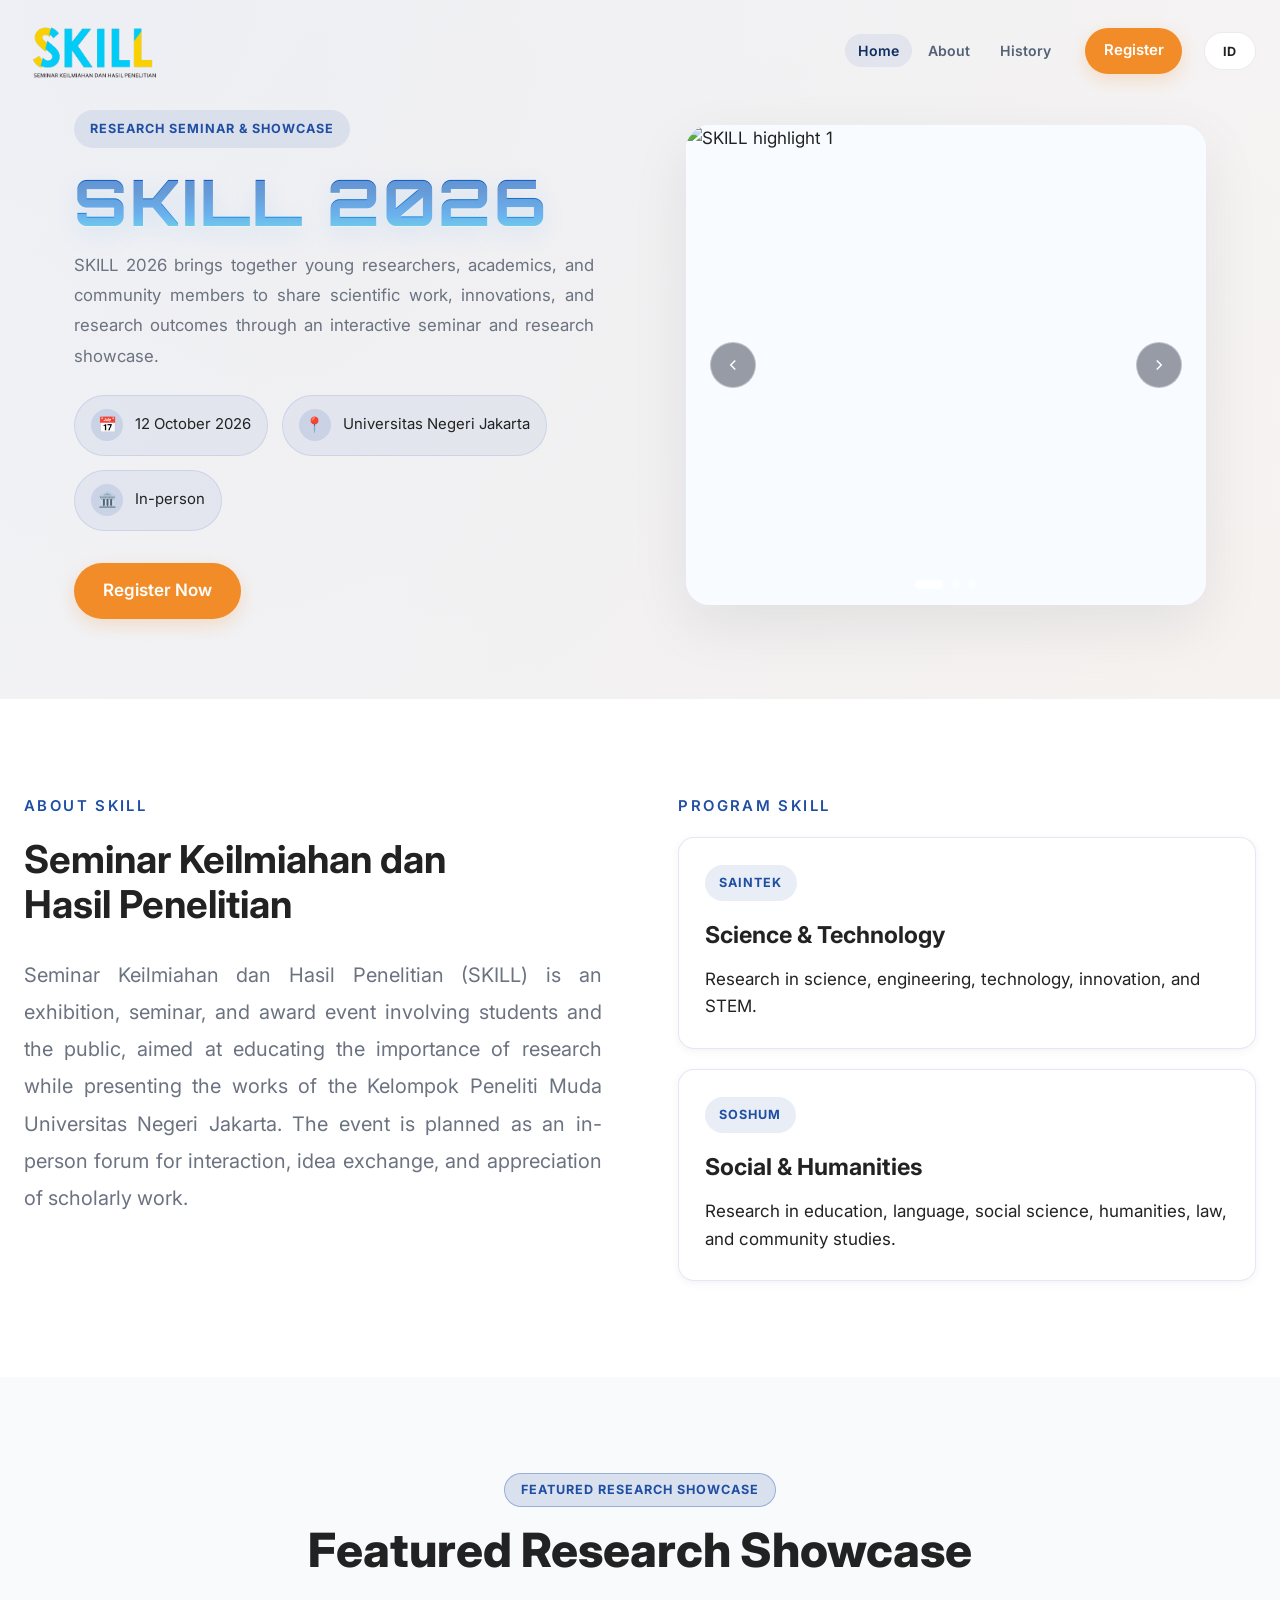
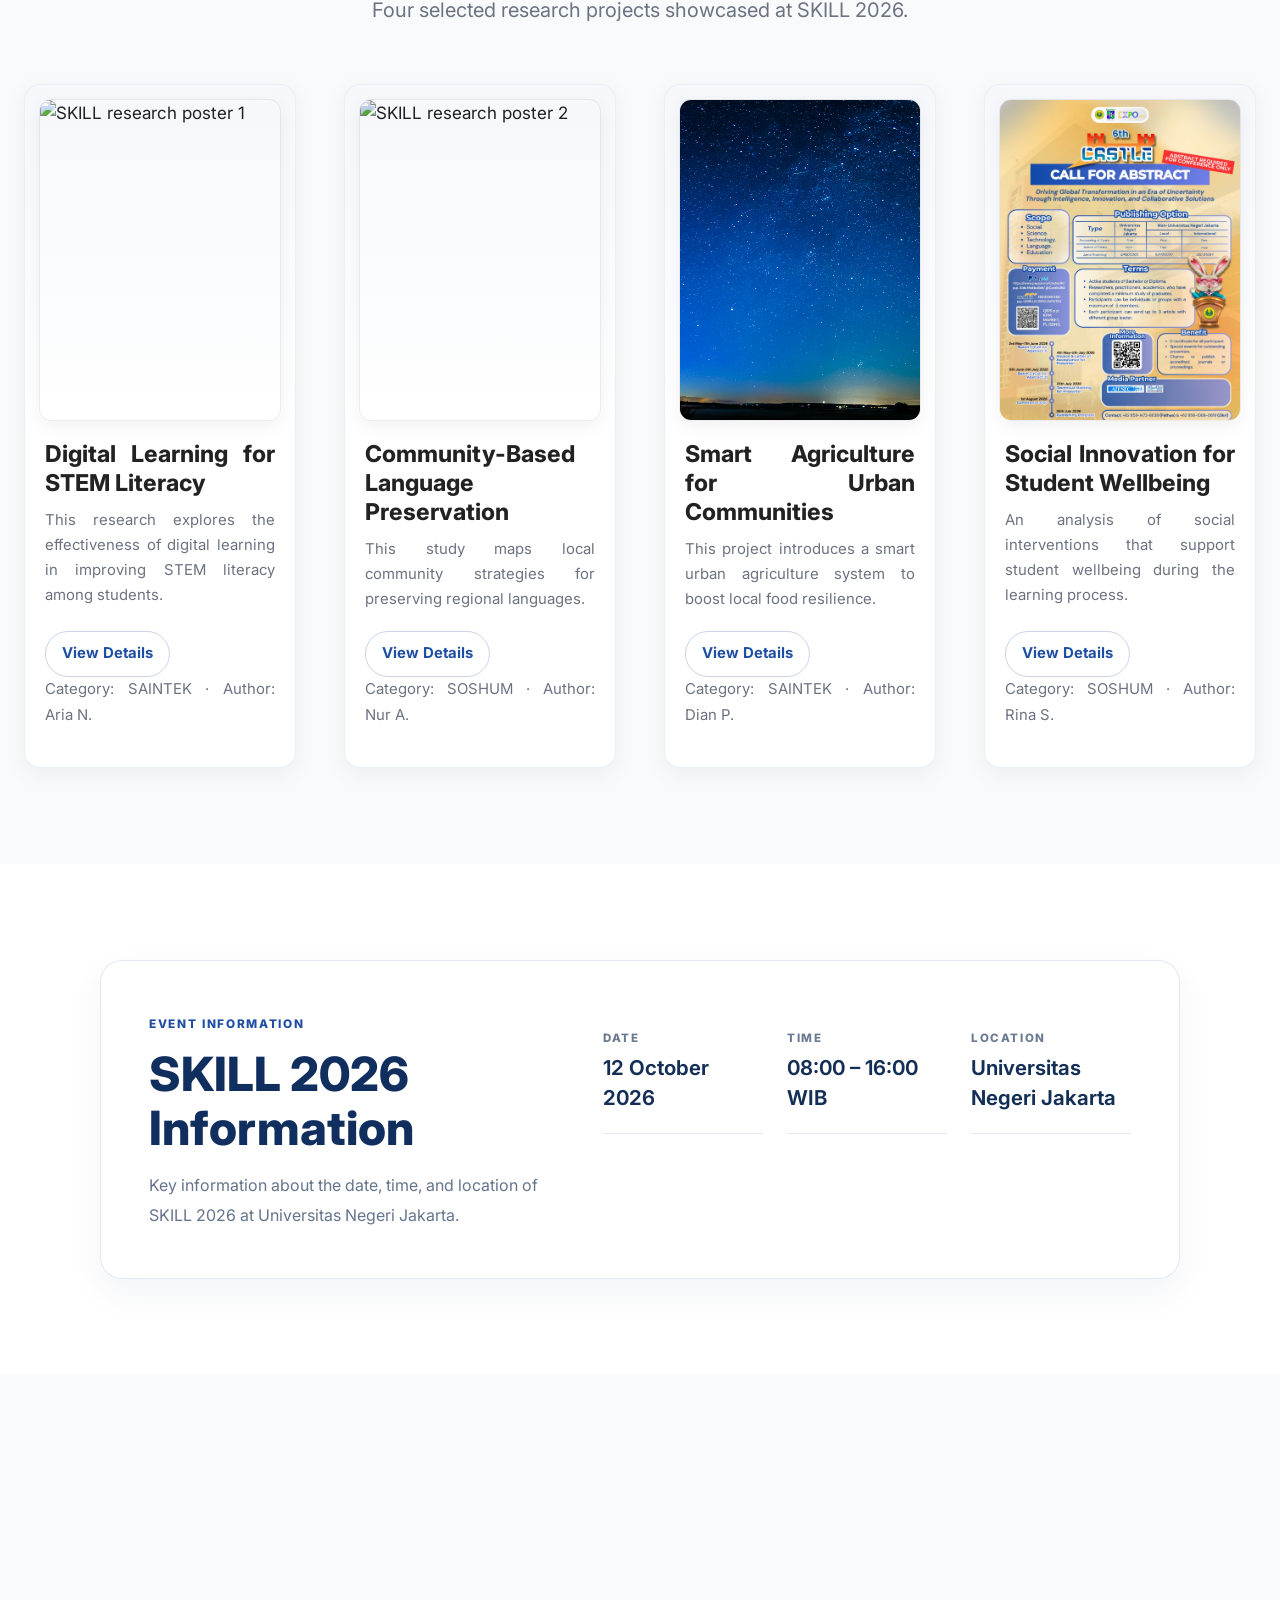
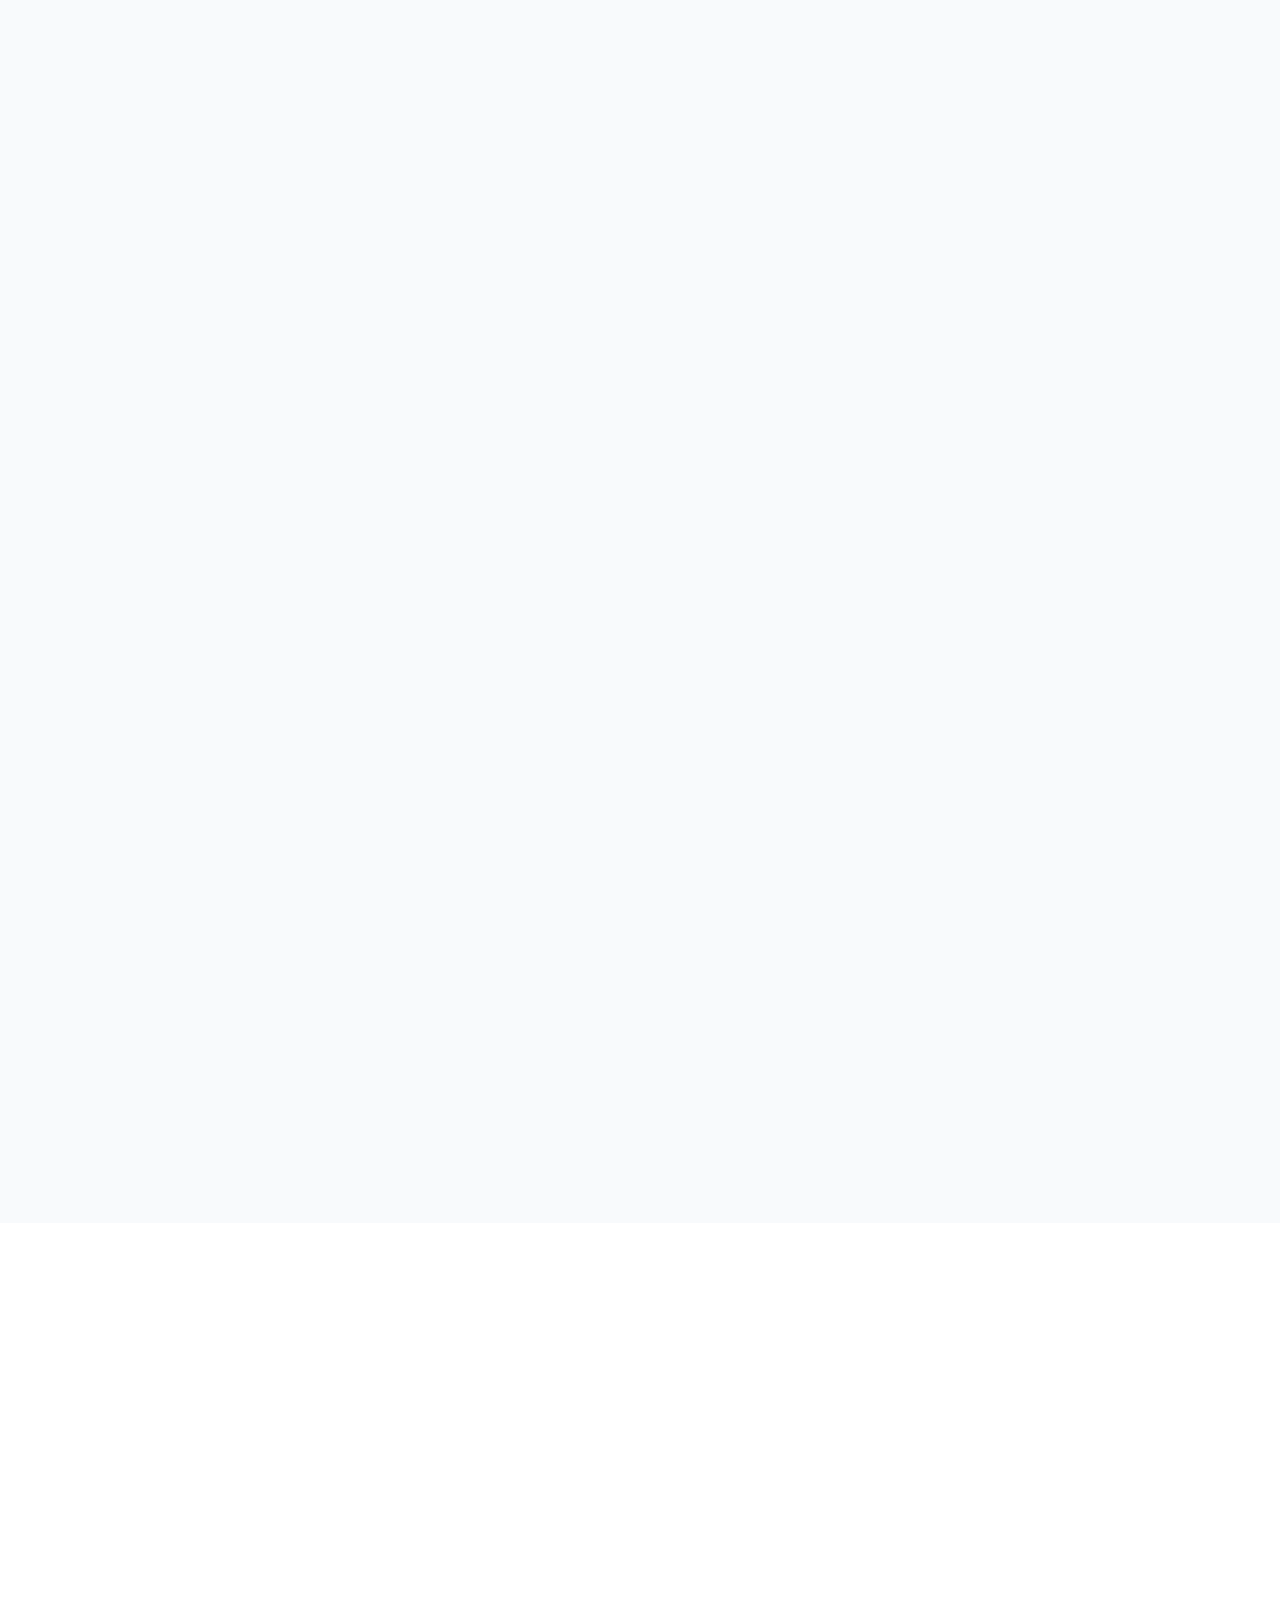
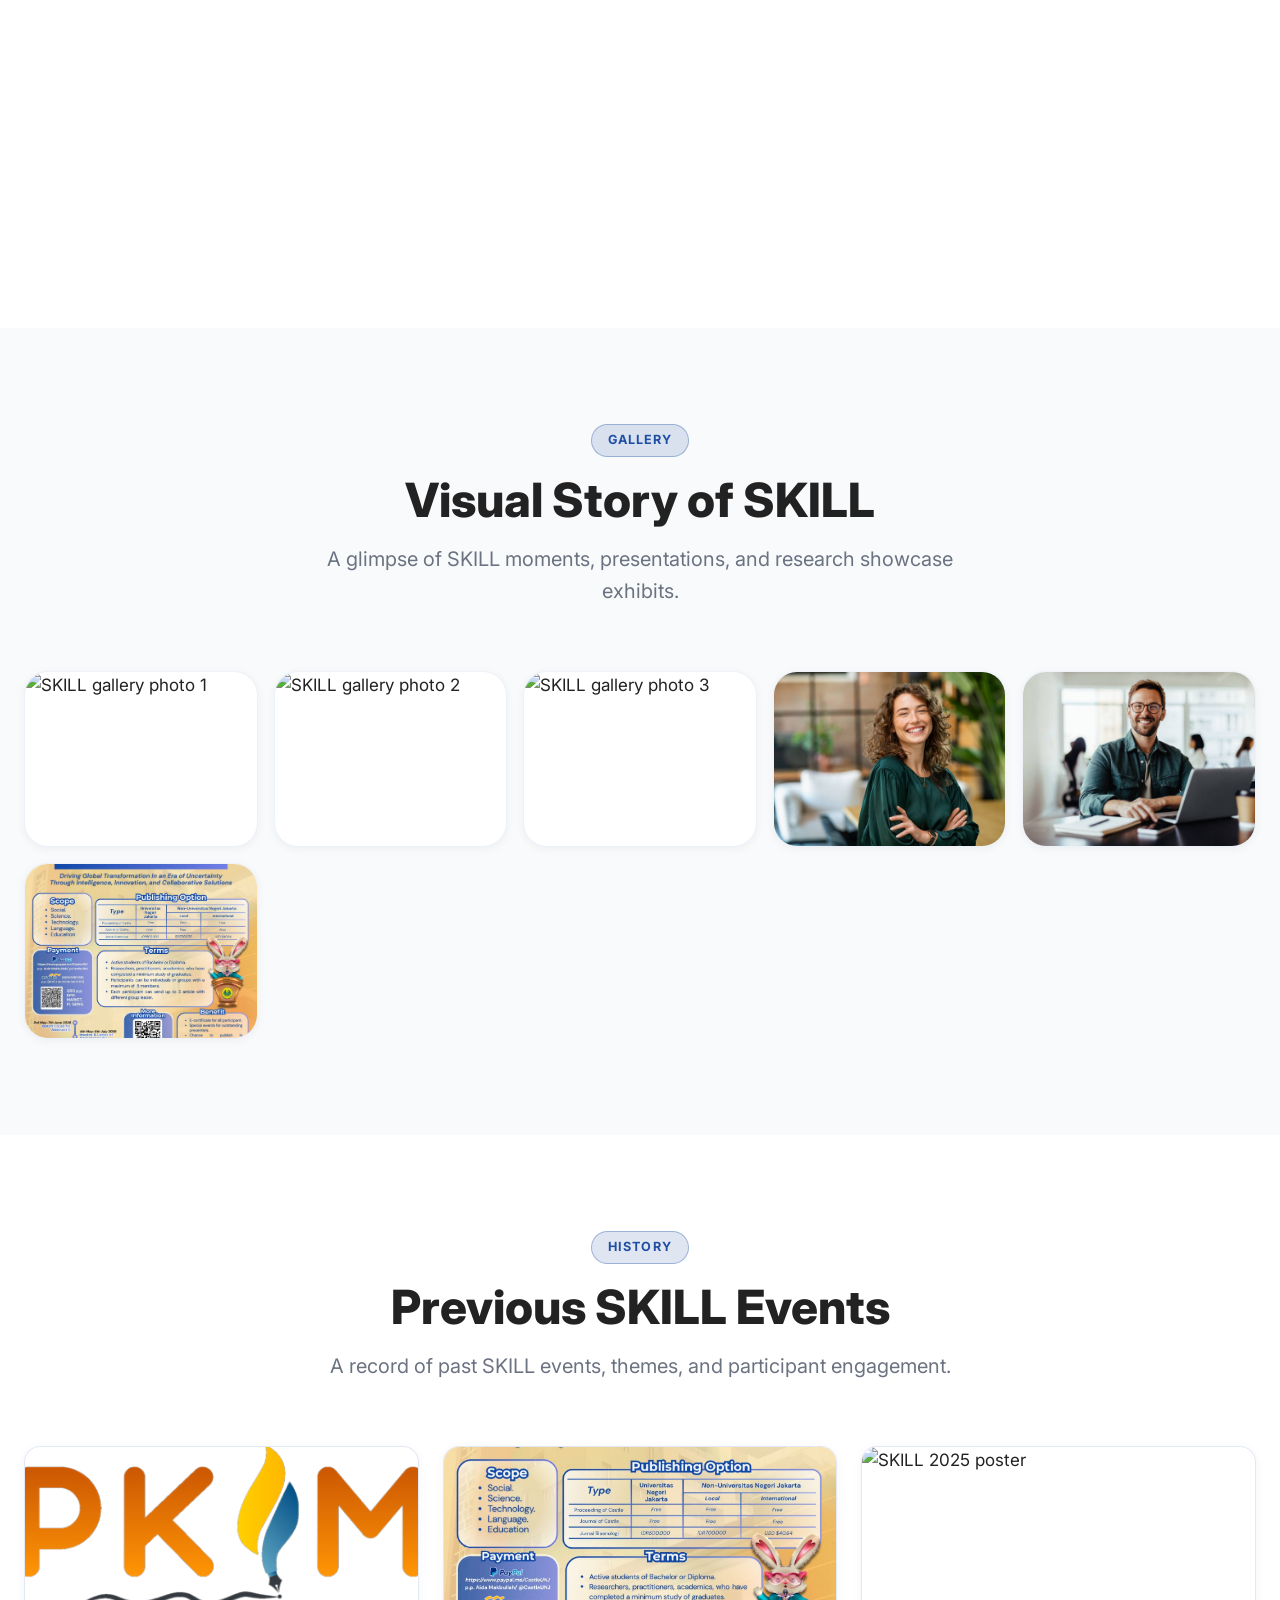
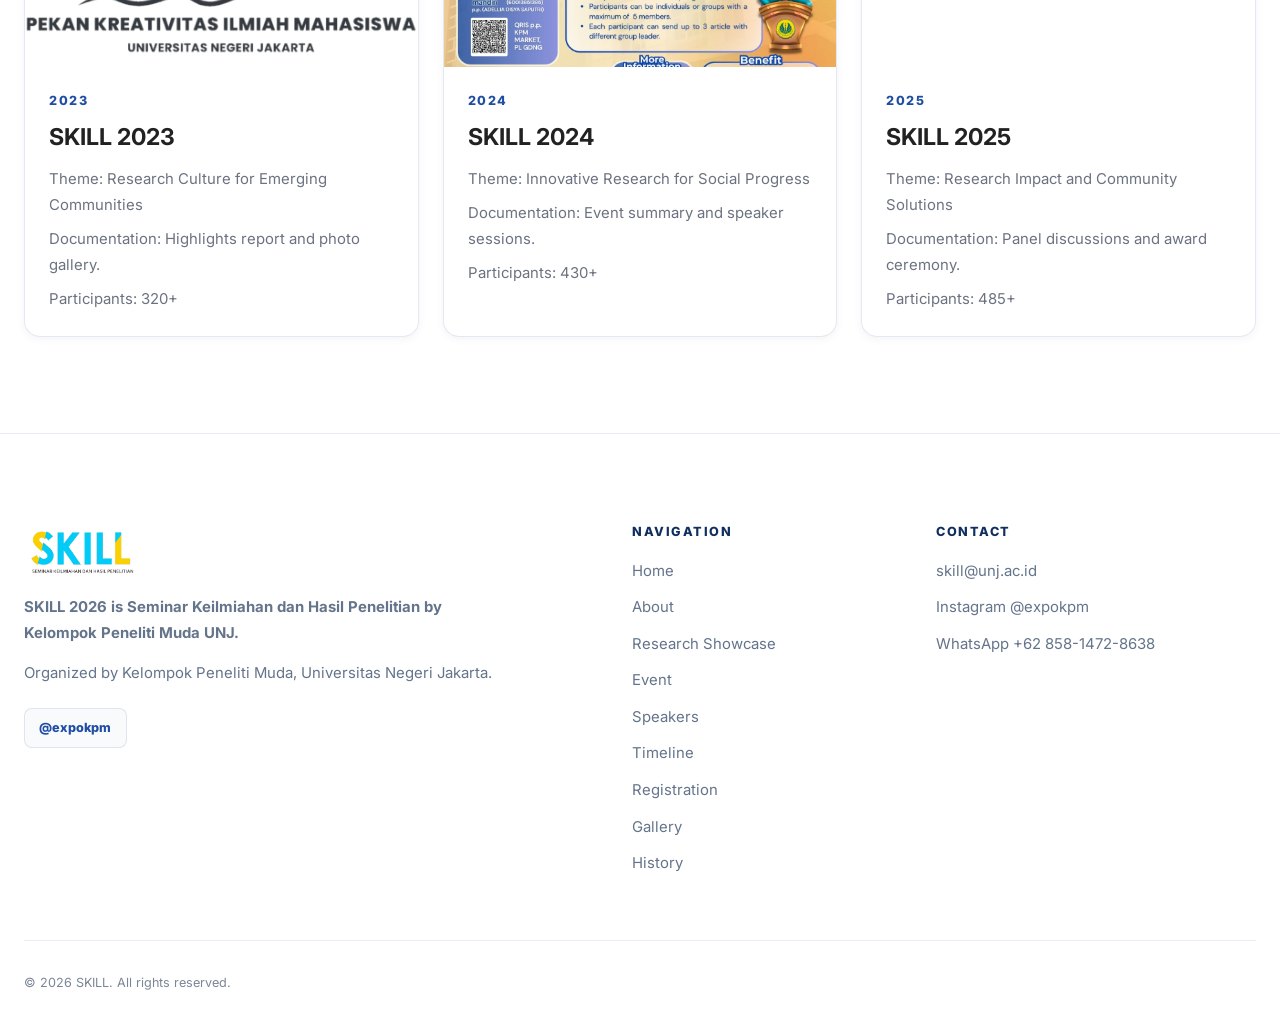
==== index.html @ faa7e74b "first" ====
<!DOCTYPE html>
<html lang="en">
<head>
  <meta charset="UTF-8" />
  <meta name="viewport" content="width=device-width, initial-scale=1.0" />
  <meta name="description" content="SKILL 2026 - Seminar Keilmiahan dan Hasil Penelitian oleh Kelompok Peneliti Muda Universitas Negeri Jakarta." data-id="SKILL 2026 - Seminar Keilmiahan dan Hasil Penelitian oleh Kelompok Peneliti Muda Universitas Negeri Jakarta." data-en="SKILL 2026 - Seminar Keilmiahan dan Hasil Penelitian by Kelompok Peneliti Muda Universitas Negeri Jakarta." />
  <title data-id="SKILL 2026" data-en="SKILL 2026">SKILL 2026</title>
  <link rel="stylesheet" href="assets/css/style.css" />
  <!-- Google Fonts: Inter -->
  <link rel="preconnect" href="https://fonts.googleapis.com" />
  <link rel="preconnect" href="https://fonts.gstatic.com" crossorigin />
  <link href="https://fonts.googleapis.com/css2?family=Inter:wght@300;400;500;600;700;800;900&display=swap" rel="stylesheet" />
  <link href="https://fonts.googleapis.com/css2?family=Orbitron:wght@600;700;800&display=swap" rel="stylesheet">
  <link rel="icon" type="image/png" href="assets/images/skill.png">
</head>
<body>

  <!-- ==============================
       NAVBAR
  ============================== -->
  <nav class="navbar" id="navbar">
    <div class="container nav-container">
      <a href="#home" class="nav-logo">
        <img src="assets/images/skill.png" alt="skill Logo" class="nav-logo-img" />
      </a>

      <ul class="nav-links" id="navLinks">
        <li><a href="#home" class="nav-link active" data-id="Beranda" data-en="Home">Home</a></li>
        <li><a href="#about" class="nav-link" data-id="Tentang" data-en="About">About</a></li>
        <li><a href="#history" class="nav-link" data-id="Sejarah" data-en="History">History</a></li>
      </ul>

      <a href="#registration" class="btn btn-primary nav-cta" data-id="Daftar Sekarang" data-en="Register">Register</a>
      <button id="lang-toggle" class="lang-toggle" type="button" aria-label="Ganti bahasa ke Indonesia">ID</button>

      <!-- Hamburger for mobile -->
      <button class="hamburger" id="hamburger" aria-label="Toggle menu">
        <span></span>
        <span></span>
        <span></span>
      </button>
    </div>
  </nav>

  <!-- ==============================
       HERO SECTION
  ============================== -->
  <section class="hero" id="home">
    <div class="container hero-container">
      <div class="hero-content" data-aos="fade-up">
        <span class="hero-badge" data-id="Seminar dan Pameran Riset" data-en="Research Seminar & Showcase">Research Seminar & Showcase</span>
        <h1 class="hero-title castle-logo-text">SKILL 2026</h1>
        <p class="hero-subtitle" data-id="SKILL 2026 mempertemukan peneliti muda, akademisi, dan komunitas untuk berbagi karya ilmiah, inovasi, dan hasil penelitian melalui seminar interaktif dan pameran riset." data-en="SKILL 2026 brings together young researchers, academics, and community members to share scientific work, innovations, and research outcomes through an interactive seminar and research showcase.">SKILL 2026 brings together young researchers, academics, and community members to share scientific work, innovations, and research outcomes through an interactive seminar and research showcase.</p>

        <div class="hero-meta">
          <div class="hero-meta-item" data-id="<span class='hero-meta-icon'>📅</span><span>12 October 2026</span>" data-en="<span class='hero-meta-icon'>📅</span><span>12 October 2026</span>"><span class="hero-meta-icon">📅</span><span>12 October 2026</span></div>
          <div class="hero-meta-item" data-id="<span class='hero-meta-icon'>📍</span><span>Universitas Negeri Jakarta</span>" data-en="<span class='hero-meta-icon'>📍</span><span>Universitas Negeri Jakarta</span>"><span class="hero-meta-icon">📍</span><span>Universitas Negeri Jakarta</span></div>
          <div class="hero-meta-item" data-id="<span class='hero-meta-icon'>🏛️</span><span>In-person</span>" data-en="<span class='hero-meta-icon'>🏛️</span><span>In-person</span>"><span class="hero-meta-icon">🏛️</span><span>In-person</span></div>
        </div>

        <div class="hero-actions">
          <a href="#registration" class="btn btn-primary btn-lg" data-id="Daftar Sekarang" data-en="Register Now">Register Now</a>
        </div>
      </div>

      <div class="hero-visual" data-aos="fade-up">
        <div class="hero-slider">
          <div class="hero-slider-track">
            <div class="hero-slide active"><img src="assets/images/pic 1.JPG" alt="SKILL highlight 1"></div>
            <div class="hero-slide"><img src="assets/images/pic 2.JPG" alt="SKILL highlight 2"></div>
            <div class="hero-slide"><img src="assets/images/pic 3.JPG" alt="SKILL highlight 3"></div>
          </div>
          <button class="hero-slider-btn hero-slider-btn--prev" type="button" aria-label="Previous slide">
            <svg width="18" height="18" viewBox="0 0 24 24" fill="none" stroke="currentColor" stroke-width="2"><path d="M15 18l-6-6 6-6"/></svg>
          </button>
          <button class="hero-slider-btn hero-slider-btn--next" type="button" aria-label="Next slide">
            <svg width="18" height="18" viewBox="0 0 24 24" fill="none" stroke="currentColor" stroke-width="2"><path d="M9 18l6-6-6-6"/></svg>
          </button>

          <div class="hero-gallery-dots" aria-label="Pilih slide">
            <button class="active" type="button" aria-label="Tampilkan slide 1"></button>
            <button type="button" aria-label="Tampilkan slide 2"></button>
            <button type="button" aria-label="Tampilkan slide 3"></button>
          </div>
        </div>
      </div>
    </div>
  </section>

  <!-- ==============================
       CONFERENCE OVERVIEW SECTION
  ============================== -->
  <section class="conference-overview" id="about">
    <div class="container overview-container">
      <div class="overview-content" data-aos="fade-up">
        <span class="overview-label" data-id="Tentang SKILL" data-en="About SKILL">About SKILL</span>
        <h2 class="overview-title" data-id="Seminar Keilmiahan dan Hasil Penelitian" data-en="Seminar Keilmiahan dan Hasil Penelitian">Seminar Keilmiahan dan Hasil Penelitian</h2>

        <div class="overview-description">
          <p data-id="Seminar Keilmiahan dan Hasil Penelitian (SKILL) adalah pameran, seminar, dan penganugerahan yang melibatkan mahasiswa serta masyarakat umum, dengan tujuan mengedukasi pentingnya penelitian sekaligus memperkenalkan hasil karya Kelompok Peneliti Muda Universitas Negeri Jakarta. Kegiatan ini direncanakan berlangsung secara luring sebagai wadah interaksi, pertukaran gagasan, dan apresiasi karya ilmiah." data-en="Seminar Keilmiahan dan Hasil Penelitian (SKILL) is an exhibition, seminar, and award event involving students and the public, aimed at educating the importance of research while presenting the works of the Kelompok Peneliti Muda Universitas Negeri Jakarta. The event is planned as an in-person forum for interaction, idea exchange, and appreciation of scholarly work.">Seminar Keilmiahan dan Hasil Penelitian (SKILL) is an exhibition, seminar, and award event involving students and the public, aimed at educating the importance of research while presenting the works of the Kelompok Peneliti Muda Universitas Negeri Jakarta. The event is planned as an in-person forum for interaction, idea exchange, and appreciation of scholarly work.</p>
        </div>
      </div>

      <div class="overview-highlights" data-aos="fade-up">
        <span class="overview-label" data-id="Program SKILL" data-en="Program SKILL">Program SKILL</span>
        <div class="program-cards">
          <article class="program-card">
            <span class="program-label" data-id="SAINTEK" data-en="SAINTEK">SAINTEK</span>
            <h3 data-id="Science &amp; Technology" data-en="Science & Technology">Science & Technology</h3>
            <p data-id="Research in science, engineering, technology, innovation, and STEM." data-en="Research in science, engineering, technology, innovation, and STEM.">Research in science, engineering, technology, innovation, and STEM.</p>
          </article>
          <article class="program-card">
            <span class="program-label" data-id="SOSHUM" data-en="SOSHUM">SOSHUM</span>
            <h3 data-id="Social &amp; Humanities" data-en="Social & Humanities">Social & Humanities</h3>
            <p data-id="Research in education, language, social science, humanities, law, and community studies." data-en="Research in education, language, social science, humanities, law, and community studies.">Research in education, language, social science, humanities, law, and community studies.</p>
          </article>
        </div>
      </div>
    </div>
  </section>


  <!-- ==============================
       RESEARCH SHOWCASE SECTION
  ============================== -->
  <section class="publication-section" id="showcase">
    <div class="container">
      <div class="section-header publication-header" data-aos="fade-up">
        <span class="section-tag" data-id="Karya Unggulan" data-en="Featured Research Showcase">Featured Research Showcase</span>
        <h2 class="section-title" data-id="Featured Research Showcase" data-en="Featured Research Showcase">Featured Research Showcase</h2>
        <p class="section-desc" data-id="Empat proyek penelitian terpilih yang ditampilkan dalam SKILL 2026." data-en="Four selected research projects showcased at SKILL 2026.">Four selected research projects showcased at SKILL 2026.</p>
      </div>

      <div class="publication-grid" data-aos="fade-up">
        <article class="publication-card">
          <div class="publication-image">
            <img src="assets/images/pic 1.jpg" alt="SKILL research poster 1">
          </div>
          <div class="publication-body">
            <h3>Digital Learning for STEM Literacy</h3>
            <p data-id="Riset ini mengeksplorasi efektivitas pembelajaran digital dalam meningkatkan literasi STEM di kalangan pelajar." data-en="This research explores the effectiveness of digital learning in improving STEM literacy among students.">This research explores the effectiveness of digital learning in improving STEM literacy among students.</p>
            <span class="publication-link" data-id="Lihat Detail" data-en="View Details">View Details</span>
            <p class="publication-meta">Category: SAINTEK · Author: Aria N.</p>
          </div>
        </article>

        <article class="publication-card">
          <div class="publication-image">
            <img src="assets/images/pic 2.jpg" alt="SKILL research poster 2">
          </div>
          <div class="publication-body">
            <h3>Community-Based Language Preservation</h3>
            <p data-id="Studi ini memetakan strategi pelestarian bahasa daerah melalui kolaborasi masyarakat lokal." data-en="This study maps local community strategies for preserving regional languages.">This study maps local community strategies for preserving regional languages.</p>
            <span class="publication-link" data-id="Lihat Detail" data-en="View Details">View Details</span>
            <p class="publication-meta">Category: SOSHUM · Author: Nur A.</p>
          </div>
        </article>

        <article class="publication-card">
          <div class="publication-image">
            <img src="assets/images/pic 3.jpg" alt="SKILL research poster 3">
          </div>
          <div class="publication-body">
            <h3>Smart Agriculture for Urban Communities</h3>
            <p data-id="Proyek ini memperkenalkan sistem pertanian cerdas yang ramah kota untuk meningkatkan ketahanan pangan lokal." data-en="This project introduces a smart urban agriculture system to boost local food resilience.">This project introduces a smart urban agriculture system to boost local food resilience.</p>
            <span class="publication-link" data-id="Lihat Detail" data-en="View Details">View Details</span>
            <p class="publication-meta">Category: SAINTEK · Author: Dian P.</p>
          </div>
        </article>

        <article class="publication-card">
          <div class="publication-image">
            <img src="assets/images/flyer.jpeg" alt="SKILL research poster 4">
          </div>
          <div class="publication-body">
            <h3>Social Innovation for Student Wellbeing</h3>
            <p data-id="Analisis intervensi sosial untuk mendukung kesejahteraan mahasiswa selama proses pembelajaran." data-en="An analysis of social interventions that support student wellbeing during the learning process.">An analysis of social interventions that support student wellbeing during the learning process.</p>
            <span class="publication-link" data-id="Lihat Detail" data-en="View Details">View Details</span>
            <p class="publication-meta">Category: SOSHUM · Author: Rina S.</p>
          </div>
        </article>
      </div>
    </div>
  </section>

  <!-- ==============================
       EVENT INFORMATION SECTION
  ============================== -->
  <section class="conference-info" id="event">
    <div class="container">
      <div class="conference-panel" data-aos="fade-up">
        <div class="conference-panel-intro">
          <span class="conference-kicker" data-id="Informasi Acara" data-en="Event Information">Event Information</span>
          <h2 class="section-title" data-id="Informasi SKILL 2026" data-en="SKILL 2026 Information">SKILL 2026 Information</h2>
          <p class="conference-description" data-id="Informasi penting mengenai tanggal, waktu, dan lokasi SKILL 2026 di Universitas Negeri Jakarta." data-en="Key information about the date, time, and location of SKILL 2026 at Universitas Negeri Jakarta.">Key information about the date, time, and location of SKILL 2026 at Universitas Negeri Jakarta.</p>
        </div>

        <div class="conference-panel-details event-info-grid">
          <div class="conference-detail-item">
            <span class="conference-detail-label" data-id="Tanggal" data-en="Date">Date</span>
            <p class="conference-detail-value" data-id="12 Oktober 2026" data-en="12 October 2026">12 October 2026</p>
          </div>
          <div class="conference-detail-item">
            <span class="conference-detail-label" data-id="Waktu" data-en="Time">Time</span>
            <p class="conference-detail-value" data-id="08.00 – 16.00 WIB" data-en="08:00 – 16:00 WIB">08:00 – 16:00 WIB</p>
          </div>
          <div class="conference-detail-item">
            <span class="conference-detail-label" data-id="Lokasi" data-en="Location">Location</span>
            <p class="conference-detail-value" data-id="Universitas Negeri Jakarta" data-en="Universitas Negeri Jakarta">Universitas Negeri Jakarta</p>
          </div>
        </div
      </div>
    </div>
  </section>

  <!-- ==============================
       SPEAKERS SECTION
  ============================== -->
  <section class="speakers" id="speakers">
    <div class="container">
      <div class="section-header" data-aos="fade-up">
        <span class="section-tag" data-id="Pembicara Utama" data-en="Featured Speakers">Featured Speakers</span>
        <h2 class="section-title" data-id="Keynote Speakers" data-en="Keynote Speakers">Keynote Speakers</h2>
        <p class="section-desc" data-id="Tokoh akademik dan praktisi yang membahas penelitian, inovasi, dan dampak sosial." data-en="Academic leaders and practitioners discussing research, innovation, and social impact.">Academic leaders and practitioners discussing research, innovation, and social impact.</p>
      </div>

      <div class="speakers-grid" data-aos="fade-up">
        <article class="speaker-card">
          <div class="speaker-media">
            <img src="assets/images/orang1.jpeg" alt="Dr. Sastia Prama Putri portrait" />
          </div>
          <div class="speaker-body">
            <h4 class="speaker-name">Dr. Sastia Prama Putri</h4>
            <p class="speaker-institution">Osaka University, Japan</p>
            <p class="speaker-topic" data-id="Metabolomik/bioteknologi berbasis data &amp; STEM/STEAM" data-en="Data-driven metabolomics/biotechnology &amp; STEM/STEAM">Data-driven metabolomics/biotechnology &amp; STEM/STEAM</p>
          </div>
        </article>

        <article class="speaker-card">
          <div class="speaker-media">
            <img src="assets/images/orang2.png" alt="Prof. Rekha Koul portrait" />
          </div>
          <div class="speaker-body">
            <h4 class="speaker-name">Prof. Rekha Koul</h4>
            <p class="speaker-institution">Curtin University, Australia</p>
            <p class="speaker-topic" data-id="Riset pendidikan STEM dan desain pembelajaran" data-en="STEM education research and learning design">STEM education research and learning design</p>
          </div>
        </article>

        <article class="speaker-card">
          <div class="speaker-media">
            <img src="assets/images/orang3.png" alt="Wong Chee Hoo, Ph.D portrait" />
          </div>
          <div class="speaker-body">
            <h4 class="speaker-name">Wong Chee Hoo, Ph.D</h4>
            <p class="speaker-institution">INTI International University, Malaysia</p>
            <p class="speaker-topic" data-id="Inovasi &amp; kolaborasi lintas industri, pendidikan, dan bisnis" data-en="Innovation &amp; collaboration across industry, education, and business">Innovation &amp; collaboration across industry, education, and business</p>
          </div>
        </article>
      </div>
    </div>
  </section>


  <!-- ==============================
       TIMELINE SECTION
  ============================== -->
  <section class="timeline-section" id="timeline">
    <div class="container">
      <div class="section-header" data-aos="fade-up">
        <span class="section-tag" data-id="Tanggal Penting" data-en="Important Dates">Important Dates</span>
        <h2 class="section-title" data-id="Linimasa SKILL" data-en="SKILL Timeline">SKILL Timeline</h2>
        <p class="section-desc" data-id="Tonggak utama pendaftaran dan hari presentasi SKILL 2026." data-en="Key registration milestones and presentation day for SKILL 2026.">Key registration milestones and presentation day for SKILL 2026.</p>
      </div>

      <div class="timeline-simple" data-aos="fade-up">
        <article class="timeline-item">
          <p class="timeline-date" data-id="1 Agustus 2026" data-en="1 August 2026">1 August 2026</p>
          <h4 data-id="Open Registration" data-en="Open Registration">Open Registration</h4>
          <p class="timeline-description" data-id="Pendaftaran peserta dan pengajuan partisipasi dimulai untuk SKILL 2026." data-en="Participant registration and event participation submission opens for SKILL 2026.">Participant registration and event participation submission opens for SKILL 2026.</p>
        </article>
        <article class="timeline-item">
          <p class="timeline-date" data-id="30 September 2026" data-en="30 September 2026">30 September 2026</p>
          <h4 data-id="Close Registration" data-en="Close Registration">Close Registration</h4>
          <p class="timeline-description" data-id="Batas akhir pendaftaran resmi untuk menghadiri SKILL 2026." data-en="Final registration deadline to attend SKILL 2026.">Final registration deadline to attend SKILL 2026.</p>
        </article>
        <article class="timeline-item">
          <p class="timeline-date" data-id="12 Oktober 2026" data-en="12 October 2026">12 October 2026</p>
          <h4 data-id="Presentation Day" data-en="Presentation Day">Presentation Day</h4>
          <p class="timeline-description" data-id="Hari seminar dan pameran riset dengan pemaparan karya dan diskusi akademik." data-en="The seminar and research showcase day with presentations and academic discussions.">The seminar and research showcase day with presentations and academic discussions.</p>
        </article>
      </div>
    </div>
  </section>

  <!-- ==============================
       FEE SECTION
  ============================== -->
  <section class="registration-section fee-section" id="registration">
    <div class="container">
      <div class="registration-panel" data-aos="fade-up">
        <div class="registration-copy">
          <span class="section-tag" data-id="Pendaftaran" data-en="Registration">Registration</span>
          <h2 class="section-title" data-id="Ready to Join SKILL 2026?" data-en="Ready to Join SKILL 2026?">Ready to Join SKILL 2026?</h2>
          <p class="section-desc" data-id="Daftar sekarang untuk menjadi bagian dari seminar, pameran riset, dan pertukaran ilmiah Kelompok Peneliti Muda UNJ." data-en="Register now to be part of the seminar, research showcase, and academic exchange of Kelompok Peneliti Muda UNJ.">Register now to be part of the seminar, research showcase, and academic exchange of Kelompok Peneliti Muda UNJ.</p>
        </div>

        <a href="https://docs.google.com/forms/d/e/1FAIpQLScqRiktt5jsENc5pPTQ9DQu8Id-3bq5mSCtQRD8NSwom6I1XQ/viewform" target="_blank" rel="noopener noreferrer" class="btn btn-primary btn-lg" data-id="Daftar Sekarang" data-en="Register Now">Register Now</a>

        <div class="registration-details">
          <div>
            <h4 data-id="Requirements" data-en="Requirements">Requirements</h4>
            <p data-id="Peserta adalah mahasiswa, peneliti muda, atau anggota masyarakat umum yang tertarik mengikuti seminar dan pameran." data-en="Participants are students, young researchers, or community members interested in attending the seminar and showcase.">Participants are students, young researchers, or community members interested in attending the seminar and showcase.</p>
          </div>
          <div>
            <h4 data-id="Registration deadline" data-en="Registration deadline">Registration deadline</h4>
            <p data-id="30 September 2026" data-en="30 September 2026">30 September 2026</p>
          </div>
        </div>
      </div>
    </div>
  </section>

  <!-- ==============================
       GALLERY SECTION
  ============================== -->
  <section class="gallery-section" id="gallery">
    <div class="container">
      <div class="section-header" data-aos="fade-up">
        <span class="section-tag" data-id="Galeri" data-en="Gallery">Gallery</span>
        <h2 class="section-title" data-id="Visual Story of SKILL" data-en="Visual Story of SKILL">Visual Story of SKILL</h2>
        <p class="section-desc" data-id="Sekilas momen kegiatan, presentasi, dan pameran riset SKILL." data-en="A glimpse of SKILL moments, presentations, and research showcase exhibits.">A glimpse of SKILL moments, presentations, and research showcase exhibits.</p>
      </div>

      <div class="gallery-grid" data-aos="fade-up">
        <article class="gallery-card"><img src="assets/images/pic 1.JPG" alt="SKILL gallery photo 1"></article>
        <article class="gallery-card"><img src="assets/images/pic 2.JPG" alt="SKILL gallery photo 2"></article>
        <article class="gallery-card"><img src="assets/images/pic 3.JPG" alt="SKILL gallery photo 3"></article>
        <article class="gallery-card"><img src="assets/images/orang4.jpg" alt="SKILL gallery photo 4"></article>
        <article class="gallery-card"><img src="assets/images/orang5.jpg" alt="SKILL gallery photo 5"></article>
        <article class="gallery-card"><img src="assets/images/flyer.jpeg" alt="SKILL gallery photo 6"></article>
      </div>
    </div>
  </section>

  <!-- ==============================
       HISTORY SECTION
  ============================== -->
  <section class="history-section" id="history">
    <div class="container">
      <div class="section-header" data-aos="fade-up">
        <span class="section-tag" data-id="Sejarah" data-en="History">History</span>
        <h2 class="section-title" data-id="Previous SKILL Events" data-en="Previous SKILL Events">Previous SKILL Events</h2>
        <p class="section-desc" data-id="Rekaman peristiwa, tema, dan partisipasi dari kegiatan SKILL sebelumnya." data-en="A record of past SKILL events, themes, and participant engagement.">A record of past SKILL events, themes, and participant engagement.</p>
      </div>

      <div class="history-grid" data-aos="fade-up">
        <article class="history-card">
          <div class="history-card-media"><img src="assets/images/pkim.png" alt="SKILL 2023 poster"></div>
          <div class="history-card-body">
            <p class="history-year">2023</p>
            <h3>SKILL 2023</h3>
            <p class="history-detail" data-id="Theme: Research Culture for Emerging Communities" data-en="Theme: Research Culture for Emerging Communities">Theme: Research Culture for Emerging Communities</p>
            <p class="history-detail" data-id="Documentation: Highlights report and photo gallery." data-en="Documentation: Highlights report and photo gallery.">Documentation: Highlights report and photo gallery.</p>
            <p class="history-detail" data-id="Participants: 320+" data-en="Participants: 320+">Participants: 320+</p>
          </div>
        </article>

        <article class="history-card">
          <div class="history-card-media"><img src="assets/images/flyer.jpeg" alt="SKILL 2024 poster"></div>
          <div class="history-card-body">
            <p class="history-year">2024</p>
            <h3>SKILL 2024</h3>
            <p class="history-detail" data-id="Theme: Innovative Research for Social Progress" data-en="Theme: Innovative Research for Social Progress">Theme: Innovative Research for Social Progress</p>
            <p class="history-detail" data-id="Documentation: Event summary and speaker sessions." data-en="Documentation: Event summary and speaker sessions.">Documentation: Event summary and speaker sessions.</p>
            <p class="history-detail" data-id="Participants: 430+" data-en="Participants: 430+">Participants: 430+</p>
          </div>
        </article>

        <article class="history-card">
          <div class="history-card-media"><img src="assets/images/pic 1.JPG" alt="SKILL 2025 poster"></div>
          <div class="history-card-body">
            <p class="history-year">2025</p>
            <h3>SKILL 2025</h3>
            <p class="history-detail" data-id="Theme: Research Impact and Community Solutions" data-en="Theme: Research Impact and Community Solutions">Theme: Research Impact and Community Solutions</p>
            <p class="history-detail" data-id="Documentation: Panel discussions and award ceremony." data-en="Documentation: Panel discussions and award ceremony.">Documentation: Panel discussions and award ceremony.</p>
            <p class="history-detail" data-id="Participants: 485+" data-en="Participants: 485+">Participants: 485+</p>
          </div>
        </article>
      </div>
    </div>
  </section>

  <!-- ==============================
       FOOTER
  ============================== -->
  <footer class="footer">
    <div class="container">
      <div class="footer-grid">
        <div class="footer-brand">
          <a href="#home" class="nav-logo">
            <img src="assets/images/skill.png" alt="SKILL Logo" class="footer-logo" />
          </a>
          <p class="footer-tagline" data-id="SKILL 2026 adalah Seminar Keilmiahan dan Hasil Penelitian oleh Kelompok Peneliti Muda UNJ." data-en="SKILL 2026 is Seminar Keilmiahan dan Hasil Penelitian by Kelompok Peneliti Muda UNJ.">SKILL 2026 is Seminar Keilmiahan dan Hasil Penelitian by Kelompok Peneliti Muda UNJ.</p>
          <p data-id="Diselenggarakan oleh Kelompok Peneliti Muda, Universitas Negeri Jakarta." data-en="Organized by Kelompok Peneliti Muda, Universitas Negeri Jakarta.">Organized by Kelompok Peneliti Muda, Universitas Negeri Jakarta.</p>
          <div class="footer-socials">
            <a href="https://www.instagram.com/expokpm/" target="_blank" rel="noopener noreferrer" class="footer-social" aria-label="SKILL Instagram" data-id="@expokpm" data-en="@expokpm">@expokpm</a>
          </div>
        </div>

        <div class="footer-col">
          <h4 data-id="Navigasi" data-en="Navigation">Navigation</h4>
          <ul>
            <li><a href="#home" data-id="Beranda" data-en="Home">Home</a></li>
            <li><a href="#about" data-id="Tentang" data-en="About">About</a></li>
            <li><a href="#showcase" data-id="Karya" data-en="Research Showcase">Research Showcase</a></li>
            <li><a href="#event" data-id="Acara" data-en="Event">Event</a></li>
            <li><a href="#speakers" data-id="Pembicara" data-en="Speakers">Speakers</a></li>
            <li><a href="#timeline" data-id="Linimasa" data-en="Timeline">Timeline</a></li>
            <li><a href="#registration" data-id="Pendaftaran" data-en="Registration">Registration</a></li>
            <li><a href="#gallery" data-id="Galeri" data-en="Gallery">Gallery</a></li>
            <li><a href="#history" data-id="Sejarah" data-en="History">History</a></li>
          </ul>
        </div>

        <div class="footer-col">
          <h4 data-id="Kontak" data-en="Contact">Contact</h4>
          <ul>
            <li><a href="mailto:skill@unj.ac.id" data-id="skill@unj.ac.id" data-en="skill@unj.ac.id">skill@unj.ac.id</a></li>
            <li><a href="https://www.instagram.com/expokpm/" target="_blank" rel="noopener noreferrer" data-id="Instagram @expokpm" data-en="Instagram @expokpm">Instagram @expokpm</a></li>
            <li><a href="https://wa.me/6285814728638" target="_blank" rel="noopener noreferrer" data-id="WhatsApp +62 858-1472-8638" data-en="WhatsApp +62 858-1472-8638">WhatsApp +62 858-1472-8638</a></li>
          </ul>
        </div>
      </div>

      <div class="footer-bottom">
        <p data-id="&copy; 2026 SKILL. All rights reserved." data-en="&copy; 2026 SKILL. All rights reserved.">&copy; 2026 SKILL. All rights reserved.</p>
      </div>
    </div>
  </footer>

  <script src="assets/js/main.js"></script>
</body>
</html>
---- assets/css/style.css ----
/* ============================================================
   CASTLE Conference 6.0 — style.css
   Clean Modern Light Theme
   Optimized & Cleaned Version
   ============================================================ */

/* ─────────────────────────────────────────────────────────
   DESIGN TOKENS (CSS Variables)
   ───────────────────────────────────────────────────────── */
:root {
  /* Colors */
  --clr-bg-primary: #ffffff;
  --clr-bg-secondary: #E6D8B8;
  --clr-bg-card: #ffffff;

  --clr-text-primary: #222222;
  --clr-text-secondary: #6B7280;
  --clr-text-muted: #9CA3AF;

  --clr-border: rgba(0, 0, 0, 0.08);

  /* Brand Palette */
  --clr-primary: #1F4EA3;
  --clr-secondary: #6C7BD9;
  --clr-accent: #F28C28;
  --clr-accent-light: #F2C66D;

  /* Gradients */
  --gradient-brand: linear-gradient(135deg, #1F4EA3, #6C7BD9);
  --gradient-accent: linear-gradient(90deg, #F28C28, #F2C66D);

  /* Typography */
  --font-base: 'Inter', system-ui, sans-serif;
  --fs-base: clamp(0.98rem, 0.98rem + 0.14vw, 1.03rem);
  --fs-xs: clamp(0.72rem, 0.75rem + 0.05vw, 0.8rem);
  --fs-sm: clamp(0.86rem, 0.9rem + 0.04vw, 0.95rem);
  --fs-md: clamp(1rem, 1rem + 0.08vw, 1.08rem);
  --fs-lg: clamp(1.1rem, 1.2rem + 0.15vw, 1.25rem);
  --fs-xl: clamp(1.3rem, 1.35rem + 0.2vw, 1.45rem);
  --fs-2xl: clamp(1.45rem, 1.5rem + 0.3vw, 1.65rem);
  --fs-3xl: clamp(1.95rem, 2.1rem + 0.5vw, 2.4rem);
  --fs-4xl: clamp(2.35rem, 2.6rem + 0.8vw, 2.95rem);
  --fs-5xl: clamp(3rem, 3.35rem + 1vw, 3.8rem);

  /* Spacing */
  --space-xs: 0.5rem;
  --space-sm: 0.75rem;
  --space-md: 1rem;
  --space-lg: 1.5rem;
  --space-xl: 2rem;
  --space-2xl: 3rem;
  --space-3xl: 4rem;
  --space-4xl: 6rem;
  --space-fluid-xs: clamp(0.5rem, 0.75vw, 0.8rem);
  --space-fluid-sm: clamp(0.8rem, 1.1vw, 1.1rem);
  --space-fluid-md: clamp(1.1rem, 1.45vw, 1.4rem);
  --space-fluid-lg: clamp(1.6rem, 2.2vw, 2.4rem);
  --space-fluid-xl: clamp(2.2rem, 3vw, 3.4rem);
  --space-fluid-2xl: clamp(3rem, 4vw, 4.8rem);

  /* Layout */
  --container-max: 1280px;
  --container-pad: 1.5rem;

  /* Borders & Radius */
  --radius-sm: 8px;
  --radius-md: 12px;
  --radius-lg: 16px;
  --radius-xl: 24px;
  --radius-full: 9999px;

  /* Transitions */
  --transition-fast: 160ms ease;
  --transition-base: 260ms ease;

  /* Shadows */
  --shadow-sm: 0 2px 10px rgba(15, 23, 42, 0.05);
  --shadow-md: 0 10px 28px rgba(15, 23, 42, 0.08);
  --shadow-lg: 0 18px 42px rgba(15, 23, 42, 0.1);
}

/* ─────────────────────────────────────────────────────────
   GLOBAL STYLES
   ───────────────────────────────────────────────────────── */
*,
*::before,
*::after {
  box-sizing: border-box;
  margin: 0;
  padding: 0;
}

html {
  scroll-behavior: smooth;
  scroll-padding-top: 90px;
}

body {
  font-family: var(--font-base);
  font-size: var(--fs-md);
  color: var(--clr-text-primary);
  background:
    radial-gradient(circle at 8% 0%, rgba(31, 78, 163, 0.08) 0%, transparent 34%),
    radial-gradient(circle at 95% 10%, rgba(242, 140, 40, 0.06) 0%, transparent 30%),
    var(--clr-bg-primary);
  line-height: 1.6;
  -webkit-font-smoothing: antialiased;
  overflow-x: hidden;
}

img {
  display: block;
  max-width: 100%;
}

a {
  text-decoration: none;
  color: inherit;
}

[data-id][data-en] {
  transition: opacity var(--transition-fast);
}

body.is-language-switching [data-id][data-en]:not(meta) {
  opacity: 0.35;
}

ul {
  list-style: none;
}

button {
  cursor: pointer;
  font-family: inherit;
}

.container {
  width: 100%;
  max-width: var(--container-max);
  margin-inline: auto;
  padding-inline: var(--container-pad);
}

.gradient-text {
  background: var(--gradient-accent);
  -webkit-background-clip: text;
  -webkit-text-fill-color: transparent;
  background-clip: text;
}

/* ─────────────────────────────────────────────────────────
   BUTTONS
   ───────────────────────────────────────────────────────── */
.btn {
  display: inline-flex;
  align-items: center;
  gap: 8px;
  padding: 0.65rem 1.25rem;
  border-radius: var(--radius-full);
  font-size: var(--fs-sm);
  font-weight: 600;
  border: 1px solid transparent;
  transition: transform var(--transition-base), box-shadow var(--transition-base), filter var(--transition-fast);
  white-space: nowrap;
}

.btn-primary {
  background: var(--clr-accent);
  color: #fff;
  box-shadow: 0 6px 18px rgba(242, 140, 40, 0.22);
}

.btn-primary:hover {
  transform: translateY(-2px);
  box-shadow: 0 12px 24px rgba(242, 140, 40, 0.24);
  filter: saturate(1.04);
}

.btn-secondary {
  background: #fff;
  color: var(--clr-text-primary);
  border: 1px solid rgba(31, 78, 163, 0.16);
  box-shadow: var(--shadow-sm);
}

.btn-secondary:hover {
  transform: translateY(-2px);
  box-shadow: var(--shadow-md);
  background: #f7f9ff;
}

.btn-lg {
  padding: 0.85rem 1.75rem;
  font-size: var(--fs-md);
}

.btn-full-width {
  width: 100%;
  justify-content: center;
  display: flex;
  margin-bottom: 0;
}

/* ─────────────────────────────────────────────────────────
   SECTION HEADERS & TYPOGRAPHY
   ───────────────────────────────────────────────────────── */
.section-header {
  text-align: center;
  margin-bottom: var(--space-3xl);
}

.section-tag {
  display: inline-block;
  padding: 0.35rem 1rem;
  border-radius: var(--radius-full);
  background: rgba(31, 78, 163, 0.14);
  border: 1px solid rgba(31, 78, 163, 0.35);
  color: var(--clr-primary);
  font-size: var(--fs-xs);
  font-weight: 700;
  letter-spacing: 0.08em;
  text-transform: uppercase;
  margin-bottom: var(--space-md);
}

.section-title {
  font-size: clamp(var(--fs-3xl), 4vw, var(--fs-4xl));
  font-weight: 800;
  line-height: 1.15;
  color: var(--clr-text-primary);
  margin-bottom: var(--space-md);
}

.section-desc {
  font-size: var(--fs-lg);
  color: var(--clr-text-secondary);
  max-width: 640px;
  margin-inline: auto;
}

/* ─────────────────────────────────────────────────────────
   NAVBAR
   ───────────────────────────────────────────────────────── */
.navbar {
  position: fixed;
  top: 0;
  left: 0;
  width: 100%;
  z-index: 1000;
  background: transparent;
  border-bottom: 1px solid transparent;
  padding: 1rem 0;
  transition: background var(--transition-base), border-color var(--transition-base), box-shadow var(--transition-base), padding var(--transition-base);
}

.navbar.scrolled {
  background: rgba(255, 255, 255, 0.94);
  border-bottom: 1px solid rgba(31, 78, 163, 0.1);
  box-shadow: 0 10px 26px rgba(15, 47, 95, 0.07);
  backdrop-filter: blur(10px);
  -webkit-backdrop-filter: blur(10px);
  padding: 0.7rem 0;
}

.nav-container {
  display: flex;
  align-items: center;
  gap: 1.35rem;
}

.nav-logo {
  display: flex;
  align-items: center;
  gap: 10px;
  flex-shrink: 0;
}

.nav-logo-img {
  height: 70px;
  width: auto;
  display: block;
}

.nav-links {
  display: flex;
  align-items: center;
  gap: 0.2rem;
  margin-left: auto;
}

.nav-link {
  position: relative;
  padding: 0.5rem 0.82rem;
  border-radius: var(--radius-full);
  font-size: 0.88rem;
  font-weight: 600;
  color: #536277;
  transition: color var(--transition-fast), background var(--transition-fast), transform var(--transition-fast);
}

.nav-link:hover,
.nav-link.active {
  color: #102f5e;
  background: rgba(31, 78, 163, 0.08);
}

.nav-link:hover {
  transform: translateY(-1px);
}

.nav-cta {
  flex-shrink: 0;
  padding-inline: 1.1rem;
}

.lang-toggle {
  display: inline-flex;
  align-items: center;
  justify-content: center;
  min-width: 52px;
  height: 38px;
  padding: 0 12px;
  border: 1px solid var(--clr-border);
  border-radius: var(--radius-full);
  background: #fff;
  color: var(--clr-text-primary);
  font-size: var(--fs-xs);
  font-weight: 700;
  letter-spacing: 0.04em;
  transition: transform var(--transition-fast), box-shadow var(--transition-fast), border-color var(--transition-fast);
}

.lang-toggle:hover {
  transform: translateY(-1px);
  border-color: rgba(31, 78, 163, 0.45);
  box-shadow: var(--shadow-sm);
}

.hamburger {
  display: none;
  flex-direction: column;
  gap: 5px;
  background: none;
  border: none;
  margin-left: auto;
  padding: 4px;
}

.hamburger span {
  display: block;
  width: 22px;
  height: 2px;
  background: var(--clr-text-primary);
  border-radius: 2px;
  transition: all var(--transition-base);
}

/* ─────────────────────────────────────────────────────────
   HERO SECTION
   ───────────────────────────────────────────────────────── */
.hero {
  padding-top: 110px;
  padding-bottom: calc(var(--space-4xl) - 1rem);
}

.hero-container {
  display: grid;
  grid-template-columns: minmax(0, 1.1fr) minmax(0, 1fr);
  gap: 2.5rem;
  align-items: center;
  max-width: 1180px;
}

.hero-content {
  max-width: 540px;
}

.hero-badge {
  display: inline-flex;
  align-items: center;
  padding: 0.55rem 1rem;
  border-radius: 999px;
  background: rgba(31, 78, 163, 0.1);
  color: var(--clr-primary);
  font-size: var(--fs-xs);
  font-weight: 700;
  letter-spacing: 0.08em;
  text-transform: uppercase;
  margin-bottom: 1.3rem;
}

.hero-title {
  font-size: clamp(3.5rem, 5vw, 4.8rem);
  font-weight: 900;
  line-height: 1.02;
  margin-bottom: 1rem;
}

.castle-logo-text {
  font-family: 'Orbitron', sans-serif;
  font-weight: 800;
  letter-spacing: 0.04em;

  background: linear-gradient(
    180deg,
    #0d54c0 0%,
    #1565C0 35%,
    #1E88E5 70%,
    #26C6DA 100%
  );

  -webkit-background-clip: text;
  -webkit-text-fill-color: transparent;
  background-clip: text;

  display: inline-block;

  text-shadow:
    0 1px 0 rgba(255,255,255,0.35),
    0 8px 24px rgba(30,136,229,0.12);
}

.hero-subtitle {
  max-width: 520px;
  color: var(--clr-text-secondary);
  font-size: 1.05rem;
  line-height: 1.8;
  margin-bottom: 1.5rem;

  text-align: justify;
}

.hero-meta {
  display: flex;
  flex-wrap: wrap;
  gap: 0.85rem;
  margin-bottom: 2rem;
}

.hero-meta-item {
  display: inline-flex;
  align-items: center;
  gap: 0.75rem;
  padding: 0.85rem 1rem;
  border-radius: 999px;
  background: rgba(31, 78, 163, 0.06);
  border: 1px solid rgba(31, 78, 163, 0.12);
  color: var(--clr-text-primary);
  font-size: var(--fs-sm);
}

.hero-meta-icon {
  display: inline-flex;
  align-items: center;
  justify-content: center;
  width: 32px;
  height: 32px;
  border-radius: 50%;
  background: rgba(31, 78, 163, 0.12);
  font-size: 0.95rem;
}

.hero-actions {
  display: flex;
  flex-wrap: wrap;
  align-items: center;
  gap: 1rem;
}

.hero-visual {
  display: grid;
  gap: 1.25rem;
}

.hero-slider {
  position: relative;
  min-height: 480px;
  border-radius: var(--radius-xl);
  overflow: hidden;
  background: linear-gradient(180deg, rgba(255,255,255,0.96) 0%, rgba(245,248,255,0.96) 100%);
  box-shadow: 0 20px 60px rgba(15, 23, 42, 0.08);
}

.hero-slider-track,
.hero-slide {
  position: absolute;
  inset: 0;
}

.hero-slide {
  opacity: 0;
  transition: opacity 700ms ease;
}

.hero-slide.active {
  opacity: 1;
}

.hero-slide img {
  width: 100%;
  height: 100%;
  object-fit: cover;
  background: #f8fbff;
}

.hero-slider-btn {
  position: absolute;
  top: 50%;
  z-index: 3;
  width: 46px;
  height: 46px;
  display: grid;
  place-items: center;
  border: 1px solid rgba(255, 255, 255, 0.38);
  border-radius: var(--radius-full);
  background: rgba(15, 23, 42, 0.42);
  color: #fff;
  transform: translateY(-50%);
  transition: transform var(--transition-fast), background var(--transition-fast), box-shadow var(--transition-fast);
}

.hero-slider-btn:hover {
  transform: translateY(-50%) scale(1.02);
  background: rgba(15, 23, 42, 0.65);
  box-shadow: 0 12px 28px rgba(15, 23, 42, 0.16);
}

.hero-slider-btn--prev {
  left: 1.5rem;
}

.hero-slider-btn--next {
  right: 1.5rem;
}

.hero-gallery-dots {
  position: absolute;
  left: 50%;
  bottom: var(--space-md);
  z-index: 3;
  display: flex;
  gap: 8px;
  transform: translateX(-50%);
}

.hero-gallery-dots button {
  width: 9px;
  height: 9px;
  border: 0;
  border-radius: var(--radius-full);
  background: rgba(255, 255, 255, 0.45);
  transition: all var(--transition-fast);
}

.hero-gallery-dots button.active {
  width: 28px;
  background: #fff;
}

/* ─────────────────────────────────────────────────────────
   CONFERENCE OVERVIEW SECTION
   ───────────────────────────────────────────────────────── */
.conference-overview {
  padding: var(--space-4xl) 0;
  background: #fff;
}

.overview-container {
  display: grid;
  grid-template-columns: 1fr 1fr;
  gap: clamp(var(--space-3xl), 6vw, 5.5rem);
  align-items: start;
}

.overview-content {
  max-width: 640px;
}

.overview-label {
  display: block;
  font-size: var(--fs-sm);
  color: var(--clr-primary);
  font-weight: 600;
  letter-spacing: 0.16em;
  margin-bottom: 1.1rem;
  text-transform: uppercase;
}

.overview-title {
  font-size: clamp(var(--fs-2xl), 3vw, var(--fs-3xl));
  font-weight: 700;
  color: var(--clr-text-primary);
  margin-bottom: 1.85rem;
  line-height: 1.18;
  max-width: 11.5em;
}

.overview-description p {
  font-size: var(--fs-lg);
  color: var(--clr-text-secondary);
  line-height: 1.86;
  margin-bottom: 1.4rem;
  max-width: 60ch;
  text-align: justify;
}

.overview-description p:last-child {
  margin-bottom: 0;
}

.theme-block {
  margin-top: 3.25rem;
  padding: 1.75rem 1.85rem;
  background: rgba(31, 78, 163, 0.045);
  border: 1px solid rgba(31, 78, 163, 0.1);
  border-left: 3px solid rgba(31, 78, 163, 0.78);
  border-radius: var(--radius-md);
}

.theme-label {
  font-size: var(--fs-xs);
  font-weight: 700;
  color: var(--clr-primary);
  margin-bottom: 0.85rem;
  text-transform: uppercase;
  letter-spacing: 0.12em;
}

.theme-quote {
  font-size: var(--fs-lg);
  font-weight: 600;
  color: var(--clr-text-primary);
  font-style: italic;
  line-height: 1.68;
  margin: 0;
  position: relative;
}

.theme-quote:before {
  content: '"';
  font-size: 1.4rem;
  color: rgba(31, 78, 163, 0.45);
  position: absolute;
  left: -0.9rem;
  top: -0.35rem;
}

.theme-quote:after {
  content: '"';
  font-size: 1.4rem;
  color: rgba(31, 78, 163, 0.45);
  position: absolute;
  right: -0.45rem;
  bottom: -0.45rem;
}

.overview-highlights {
  max-width: 600px;
}



.stat-card {
  background: rgba(31, 78, 163, 0.06);
  border: 1px solid rgba(31, 78, 163, 0.12);
  border-radius: var(--radius-lg);
  padding: 1.4rem 1.5rem;
  text-align: center;
  box-shadow: var(--shadow-sm);
}

.stat-card h3 {
  margin-bottom: 0.5rem;
  font-size: clamp(1.65rem, 2vw, 2rem);
  color: var(--clr-primary);
}

.stat-card p {
  color: var(--clr-text-secondary);
  font-size: var(--fs-sm);
  margin: 0;
}

.program-cards {
  display: grid;
  gap: 1.25rem;
}

.program-card {
  background: #ffffff;
  border: 1px solid rgba(31, 78, 163, 0.12);
  border-radius: var(--radius-lg);
  padding: 1.7rem 1.6rem;
  box-shadow: var(--shadow-sm);
  transition: transform var(--transition-base), box-shadow var(--transition-base), border-color var(--transition-base);
}

.program-card:hover {
  transform: translateY(-2px);
  border-color: rgba(31, 78, 163, 0.22);
  box-shadow: 0 14px 28px rgba(15, 23, 42, 0.08);
}

.program-label {
  display: inline-flex;
  align-items: center;
  justify-content: center;
  padding: 0.5rem 0.9rem;
  border-radius: var(--radius-full);
  background: rgba(31, 78, 163, 0.1);
  color: var(--clr-primary);
  font-size: var(--fs-xs);
  font-weight: 700;
  letter-spacing: 0.08em;
  text-transform: uppercase;
  margin-bottom: 1rem;
}

.program-card h3 {
  font-size: var(--fs-xl);
  margin-bottom: 0.75rem;
}

.research-cards {
  display: grid;
  grid-template-columns: 1fr;
  gap: 1.15rem;
}

.research-card {
  background: #ffffff;
  border: 1px solid rgba(31, 78, 163, 0.08);
  border-radius: var(--radius-md);
  padding: 1.55rem 1.65rem;
  box-shadow: 0 4px 18px rgba(15, 23, 42, 0.035);
  transition: transform var(--transition-base), border-color var(--transition-base), box-shadow var(--transition-base);
}

.research-card:hover {
  transform: translateY(-2px);
  border-color: rgba(31, 78, 163, 0.28);
  box-shadow: 0 12px 28px rgba(15, 23, 42, 0.08);
}

.research-card h4 {
  font-size: var(--fs-md);
  font-weight: 700;
  color: var(--clr-primary);
  margin-bottom: 0.65rem;
  position: relative;
  padding-left: 1.35rem;
  line-height: 1.35;
}

.research-card h4:before {
  content: '';
  position: absolute;
  left: 0;
  top: 50%;
  transform: translateY(-50%);
  width: 0.55rem;
  height: 0.55rem;
  background: rgba(31, 78, 163, 0.82);
  border-radius: var(--radius-full);
  box-shadow: 0 0 0 4px rgba(31, 78, 163, 0.08);
}

.research-card p {
  font-size: var(--fs-sm);
  color: var(--clr-text-secondary);
  line-height: 1.7;
  margin: 0;
}

/* ─────────────────────────────────────────────────────────
   CONFERENCE DETAILS SECTION
   ───────────────────────────────────────────────────────── */
.conference-info {
  padding: var(--space-4xl) 0;
  background: #fff;
}

.conference-panel {
  display: grid;
  grid-template-columns: minmax(0, 0.85fr) minmax(0, 1.15fr);
  gap: clamp(2rem, 5vw, 4rem);
  align-items: start;
  max-width: 1080px;
  margin-inline: auto;
  padding: clamp(2rem, 4vw, 3rem);
  background: #ffffff;
  border: 1px solid rgba(31, 78, 163, 0.12);
  border-radius: 22px;
  box-shadow: 0 14px 34px rgba(15, 47, 95, 0.055);
}

.conference-panel:hover {
  border-color: rgba(31, 78, 163, 0.18);
  box-shadow: 0 18px 40px rgba(15, 47, 95, 0.07);
}

.event-info-grid {
  display: grid;
  grid-template-columns: repeat(3, minmax(0, 1fr));
  gap: 1.5rem;
}

.conference-panel-intro {
  position: sticky;
  top: 110px;
}

.conference-kicker {
  display: inline-block;
  color: #1f4ea3;
  font-size: 0.74rem;
  font-weight: 800;
  letter-spacing: 0.14em;
  line-height: 1.4;
  margin-bottom: 0.9rem;
  text-transform: uppercase;
}

.conference-panel-intro .section-title {
  color: #102f5e;
  margin-bottom: 1rem;
}

.conference-description {
  color: #64748b;
  font-size: 1rem;
  line-height: 1.85;
  max-width: 34rem;
}

.conference-detail-list {
  border-top: 1px solid rgba(31, 78, 163, 0.12);
}

.conference-detail-item {
  padding: 1.3rem 0;
  border-bottom: 1px solid rgba(31, 78, 163, 0.12);
}

.conference-detail-label {
  display: block;
  color: #6b7a90;
  font-size: 0.72rem;
  font-weight: 800;
  letter-spacing: 0.14em;
  line-height: 1.4;
  margin-bottom: 0.45rem;
  text-transform: uppercase;
}

.conference-detail-value {
  color: #142f55;
  font-size: clamp(1.08rem, 1.6vw, 1.35rem);
  font-weight: 650;
  line-height: 1.45;
  margin: 0;
}

.conference-detail-meta {
  color: #64748b;
  font-size: 0.9rem;
  line-height: 1.5;
  margin-top: 0.25rem;
}

.timezone-badge {
  display: inline-flex;
  align-items: center;
  margin-left: 0.45rem;
  padding: 0.25rem 0.55rem;
  border-radius: var(--radius-full);
  background: rgba(31, 78, 163, 0.09);
  color: #1f4ea3;
  font-size: 0.72rem;
  font-weight: 800;
  letter-spacing: 0.04em;
  vertical-align: middle;
}

.schedule-preview {
  margin-top: 1.5rem;
  padding-top: 1.35rem;
}

.schedule-preview-label {
  display: block;
  color: #6b7a90;
  font-size: 0.72rem;
  font-weight: 800;
  letter-spacing: 0.14em;
  margin-bottom: 0.85rem;
  text-transform: uppercase;
}

.schedule-preview ul {
  display: flex;
  flex-wrap: wrap;
  gap: 0.65rem;
}

.schedule-preview li {
  padding: 0.45rem 0.75rem;
  border: 1px solid rgba(31, 78, 163, 0.12);
  border-radius: var(--radius-full);
  color: #334155;
  background: #f8fafc;
  font-size: 0.86rem;
  font-weight: 600;
  line-height: 1.35;
}

/* ─────────────────────────────────────────────────────────
   PUBLICATION SECTION
   ───────────────────────────────────────────────────────── */
.publication-section {
  padding: var(--space-4xl) 0;
  background: #f8fafc;
}

.publication-header {
  margin-bottom: 3.5rem;
}

.publication-header .section-desc {
  max-width: 760px;
  line-height: 1.75;
}

.publication-grid {
  display: grid;
  grid-template-columns: repeat(auto-fit, minmax(260px, 1fr));
  gap: var(--space-2xl);
}

.journal-card-link {
  display: block;
  height: 100%;
  color: inherit;
  cursor: pointer;
  border-radius: var(--radius-lg);
  outline: none;
}

.journal-card-link:focus-visible {
  box-shadow: 0 0 0 4px rgba(31, 78, 163, 0.16);
}

.publication-card {
  display: flex;
  flex-direction: column;
  height: 100%;
  overflow: hidden;
  background: #fff;
  border: 1px solid rgba(31, 78, 163, 0.09);
  border-radius: var(--radius-lg);
  box-shadow: 0 6px 24px rgba(15, 23, 42, 0.05);
  transition: transform var(--transition-base), border-color var(--transition-base), box-shadow var(--transition-base);
}

.publication-card:hover {
  transform: translateY(-2px);
  border-color: rgba(31, 78, 163, 0.28);
  box-shadow: 0 14px 32px rgba(15, 23, 42, 0.08);
}

.journal-card-link:focus-visible .publication-card {
  transform: translateY(-2px);
  border-color: rgba(31, 78, 163, 0.32);
  box-shadow: 0 14px 32px rgba(15, 23, 42, 0.08);
}

.publication-image {
  padding: 0.9rem 0.9rem 0;
  background: linear-gradient(180deg, rgba(31, 78, 163, 0.045), rgba(255, 255, 255, 0));
}

.publication-image img {
  width: 100%;
  aspect-ratio: 3 / 4;
  object-fit: cover;
  object-position: top center;
  border-radius: var(--radius-md);
  border: 1px solid rgba(15, 23, 42, 0.08);
  box-shadow: 0 6px 18px rgba(15, 23, 42, 0.055);
}

.publication-card:nth-child(2) .publication-image img {
  filter: brightness(0.95) saturate(0.98);
}

.publication-body {
  display: flex;
  flex: 1;
  flex-direction: column;
  align-items: flex-start;
  padding: 1.2rem 1.25rem 1.3rem;
  text-align: justify;
}

.publication-body h3 {
  font-size: var(--fs-xl);
  font-weight: 750;
  color: var(--clr-text-primary);
  line-height: 1.25;
  margin-bottom: 0.65rem;
  text-align: justify;
}

.publication-body p {
  color: var(--clr-text-secondary);
  font-size: var(--fs-sm);
  line-height: 1.68;
  margin-bottom: 1.15rem;
  text-align: justify;
}

.publication-link {
  display: inline-flex;
  align-items: center;
  justify-content: center;
  min-height: 2.55rem;
  margin-top: auto;
  padding: 0.65rem 1rem;
  border: 1px solid rgba(31, 78, 163, 0.24);
  border-radius: var(--radius-full);
  color: var(--clr-primary);
  font-size: var(--fs-sm);
  font-weight: 700;
  transition: background var(--transition-fast), border-color var(--transition-fast), box-shadow var(--transition-fast), color var(--transition-fast), transform var(--transition-fast);
}

.publication-link:hover,
.journal-card-link:hover .publication-link,
.journal-card-link:focus-visible .publication-link {
  background: rgba(31, 78, 163, 0.075);
  border-color: rgba(31, 78, 163, 0.38);
  box-shadow: 0 8px 18px rgba(31, 78, 163, 0.1);
  transform: translateY(-1px);
}

/* ─────────────────────────────────────────────────────────
   SPEAKERS SECTION
   ───────────────────────────────────────────────────────── */
.speakers {
  padding: var(--space-4xl) 0;
  background: #F8FAFC;
}

.speakers-grid {
  display: grid;
  grid-template-columns: repeat(3, 1fr);
  gap: var(--space-2xl);
}

.speaker-card {
  background: #ffffff;
  border: 1px solid rgba(82, 95, 123, 0.12);
  border-radius: var(--radius-lg);
  overflow: hidden;
  box-shadow: 0 10px 24px rgba(19, 43, 76, 0.06);
  transition: transform var(--transition-base), box-shadow var(--transition-base), border-color var(--transition-base);
}

.speaker-card:hover {
  transform: translateY(-3px);
  box-shadow: 0 18px 38px rgba(19, 43, 76, 0.10);
  border-color: rgba(31, 78, 163, 0.18);
}

.speaker-media {
  width: 100%;
  height: 220px;
  overflow: hidden;
  background: #eaf4fb;
}

.speaker-media img {
  width: 100%;
  height: 100%;
  object-fit: cover;
  display: block;
  object-position: center top;
}

.speaker-body {
  padding: var(--space-lg);
}

.speaker-name {
  font-size: var(--fs-md);
  font-weight: 700;
  color: var(--clr-text-primary);
  margin: 0 0 0.35rem;
  line-height: 1.25;
}

.speaker-institution {
  font-size: var(--fs-sm);
  color: #55729f;
  font-weight: 500;
  margin: 0 0 var(--space-md);
}

.speaker-topic {
  font-size: var(--fs-sm);
  color: var(--clr-text-secondary);
  line-height: 1.7;
  margin: 0;
  display: -webkit-box;
  -webkit-line-clamp: 2;
  -webkit-box-orient: vertical;
  overflow: hidden;
}

/* ─────────────────────────────────────────────────────────
   TIMELINE SECTION
   ───────────────────────────────────────────────────────── */
.timeline-section {
  padding: var(--space-4xl) 0;
  background: #f8fafc;
  color: #0f2f5f;
}

.timeline-section .section-header {
  max-width: 620px;
  margin-inline: auto;
}

.timeline-simple {
  display: grid;
  grid-template-columns: repeat(3, minmax(0, 1fr));
  gap: clamp(1.25rem, 2.4vw, 2rem);
  width: min(100%, 980px);
  margin-inline: auto;
  padding-top: 0.25rem;
  align-items: stretch;
}

.timeline-simple:before {
  content: none;
}

.timeline-item {
  display: flex;
  flex-direction: column;
  min-height: 100%;
  padding: clamp(1.45rem, 2.5vw, 1.9rem);
  background: #ffffff;
  border: 1px solid rgba(31, 78, 163, 0.1);
  border-radius: 18px;
  box-shadow: 0 10px 28px rgba(15, 47, 95, 0.055);
  text-align: left;
  transition: transform var(--transition-base), border-color var(--transition-base), box-shadow var(--transition-base);
}

.timeline-item:hover {
  transform: translateY(-2px);
  border-color: rgba(31, 78, 163, 0.18);
  box-shadow: 0 16px 34px rgba(15, 47, 95, 0.085);
}

.timeline-item::before {
  content: none;
}

.timeline-category {
  color: #6b7a90;
  font-size: 0.72rem;
  font-weight: 800;
  letter-spacing: 0.14em;
  line-height: 1.4;
  margin-bottom: 0.8rem;
  text-transform: uppercase;
}

.timeline-date {
  color: #1f4ea3;
  font-size: clamp(1rem, 1.3vw, 1.15rem);
  font-weight: 800;
  letter-spacing: 0.03em;
  line-height: 1.35;
  margin: 0 0 0.75rem;
  max-width: 14rem;
  text-transform: uppercase;
}

.timeline-item h4 {
  color: #142f55;
  font-size: clamp(1rem, 1.4vw, 1.12rem);
  font-weight: 650;
  line-height: 1.35;
  margin: 0 0 0.6rem;
}

.timeline-description {
  color: #64748b;
  font-size: 0.93rem;
  line-height: 1.75;
  margin: 0;
}

/* ─────────────────────────────────────────────────────────
   FEE SECTION
   ───────────────────────────────────────────────────────── */
.fee-section {
  padding: var(--space-4xl) 0;
  background: #fff;
}

.registration-panel {
  display: grid;
  gap: 2rem;
  max-width: 920px;
  margin-inline: auto;
  padding: clamp(2rem, 3vw, 3rem);
  background: #ffffff;
  border: 1px solid rgba(31, 78, 163, 0.12);
  border-radius: 24px;
  box-shadow: 0 16px 40px rgba(15, 47, 95, 0.07);
}

.registration-copy {
  max-width: 660px;
}

.registration-details {
  display: grid;
  grid-template-columns: repeat(2, minmax(0, 1fr));
  gap: 1.5rem;
  padding-top: 1rem;
  border-top: 1px solid rgba(31, 78, 163, 0.08);
}

.registration-details h4 {
  margin-bottom: 0.65rem;
  font-size: var(--fs-sm);
  font-weight: 700;
  color: var(--clr-primary);
}

.registration-details p {
  margin: 0;
  color: var(--clr-text-secondary);
  font-size: var(--fs-sm);
  line-height: 1.75;
}

.publication-fee-table-wrap {
  width: min(100%, 1000px);
  margin-inline: auto;
  overflow-x: auto;
  -webkit-overflow-scrolling: touch;
  border: 1px solid rgba(31, 78, 163, 0.12);
  border-radius: 20px;
  background: #ffffff;
  box-shadow: 0 14px 34px rgba(15, 47, 95, 0.06);
}

.publication-fee-table-wrap::-webkit-scrollbar {
  height: 8px;
}

.publication-fee-table-wrap::-webkit-scrollbar-thumb {
  background: rgba(31, 78, 163, 0.18);
  border-radius: var(--radius-full);
}

.publication-fee-table {
  width: 100%;
  min-width: 760px;
  border-collapse: collapse;
  color: #142f55;
}

.publication-fee-table th,
.publication-fee-table td {
  padding: 1.2rem 1.35rem;
  border-bottom: 1px solid rgba(31, 78, 163, 0.1);
  text-align: left;
  vertical-align: middle;
}

.publication-fee-table thead th {
  background: #f6f9fd;
  color: #173b6c;
  font-size: 0.78rem;
  font-weight: 750;
  letter-spacing: 0.05em;
  line-height: 1.45;
  text-transform: uppercase;
}

.publication-fee-table tbody th {
  color: #102f5e;
  font-size: 0.98rem;
  font-weight: 700;
  line-height: 1.45;
}

.publication-fee-table tbody td {
  color: #334155;
  font-size: 0.95rem;
  font-weight: 600;
}

.publication-fee-table tbody tr {
  transition: background var(--transition-fast);
}

.publication-fee-table tbody tr:hover {
  background: #f9fbff;
}

.publication-fee-table tbody tr:last-child th,
.publication-fee-table tbody tr:last-child td {
  border-bottom: 0;
}

.fee-badge {
  display: inline-flex;
  align-items: center;
  justify-content: center;
  min-width: 4rem;
  padding: 0.35rem 0.7rem;
  border-radius: var(--radius-full);
  background: rgba(31, 78, 163, 0.09);
  color: #1f4ea3;
  font-size: 0.78rem;
  font-weight: 800;
  letter-spacing: 0.02em;
}

.fee-amount {
  color: #142f55;
  font-variant-numeric: tabular-nums;
  white-space: nowrap;
}

.fee-note {
  text-align: center;
  font-size: var(--fs-sm);
  color: #64748b;
  margin-top: 1.35rem;
}

/* ─────────────────────────────────────────────────────────
   GALLERY SECTION
   ───────────────────────────────────────────────────────── */
.gallery-section {
  padding: var(--space-4xl) 0;
  background: #f8fafc;
}

.gallery-grid {
  display: grid;
  grid-template-columns: repeat(auto-fit, minmax(220px, 1fr));
  gap: 1rem;
}

.gallery-card {
  overflow: hidden;
  border-radius: var(--radius-xl);
  background: #ffffff;
  border: 1px solid rgba(31, 78, 163, 0.08);
  box-shadow: var(--shadow-sm);
}

.gallery-card img {
  width: 100%;
  height: 100%;
  aspect-ratio: 4 / 3;
  object-fit: cover;
  transition: transform var(--transition-base);
}

.gallery-card:hover img {
  transform: scale(1.03);
}

/* ─────────────────────────────────────────────────────────
   HISTORY SECTION
   ───────────────────────────────────────────────────────── */
.history-section {
  padding: var(--space-4xl) 0;
  background: #fff;
}

.history-grid {
  display: grid;
  grid-template-columns: repeat(auto-fit, minmax(280px, 1fr));
  gap: 1.5rem;
}

.history-card {
  background: #ffffff;
  border: 1px solid rgba(31, 78, 163, 0.12);
  border-radius: var(--radius-lg);
  overflow: hidden;
  box-shadow: var(--shadow-sm);
  transition: transform var(--transition-base), box-shadow var(--transition-base), border-color var(--transition-base);
}

.history-card:hover {
  transform: translateY(-2px);
  border-color: rgba(31, 78, 163, 0.2);
  box-shadow: 0 16px 34px rgba(15, 47, 95, 0.08);
}

.history-card-media img {
  width: 100%;
  height: 220px;
  object-fit: cover;
  display: block;
}

.history-card-body {
  padding: 1.5rem;
}

.history-year {
  margin: 0 0 0.8rem;
  color: var(--clr-primary);
  font-size: var(--fs-xs);
  font-weight: 800;
  letter-spacing: 0.12em;
  text-transform: uppercase;
}

.history-card-body h3 {
  margin: 0 0 0.85rem;
  font-size: var(--fs-xl);
  line-height: 1.2;
}

.history-detail {
  margin: 0.5rem 0 0;
  color: var(--clr-text-secondary);
  font-size: var(--fs-sm);
  line-height: 1.75;
}

/* ─────────────────────────────────────────────────────────
   FOOTER
   ───────────────────────────────────────────────────────── */
.footer {
  background: #fff;
  border-top: 1px solid rgba(31, 78, 163, 0.1);
  padding: calc(var(--space-4xl) - 0.5rem) 0 var(--space-xl);
}

.footer-grid {
  display: grid;
  grid-template-columns: minmax(0, 1.7fr) minmax(180px, 0.75fr) minmax(260px, 1fr);
  gap: clamp(2rem, 5vw, 4.5rem);
  margin-bottom: var(--space-3xl);
  align-items: start;
}

.footer-logo {
  height: 58px;
  width: auto;
  display: block;
}

.footer-brand p {
  font-size: var(--fs-sm);
  color: #64748b;
  line-height: 1.75;
  margin-top: 0.85rem;
  max-width: 480px;
}

.footer-tagline {
  color: #102f5e;
  font-weight: 700;
  margin-top: 1.15rem;
  max-width: 34rem;
}

.footer-socials {
  display: flex;
  gap: var(--space-sm);
  margin-top: 1.4rem;
}

.footer-social {
  min-height: 38px;
  padding: 0.55rem 0.9rem;
  border-radius: var(--radius-sm);
  background: #f8fafc;
  border: 1px solid rgba(31, 78, 163, 0.12);
  display: inline-flex;
  align-items: center;
  justify-content: center;
  font-size: var(--fs-xs);
  font-weight: 800;
  color: #1f4ea3;
  transition: background var(--transition-fast), border-color var(--transition-fast), color var(--transition-fast), transform var(--transition-fast);
}

.footer-social:hover {
  transform: translateY(-1px);
  background: rgba(31, 78, 163, 0.08);
  border-color: rgba(31, 78, 163, 0.22);
  color: #102f5e;
}

.footer-col h4 {
  font-size: var(--fs-xs);
  font-weight: 800;
  color: #102f5e;
  margin-bottom: 1rem;
  text-transform: uppercase;
  letter-spacing: 0.12em;
}

.footer-col ul {
  display: flex;
  flex-direction: column;
  gap: var(--space-sm);
}

.footer-col ul li,
.footer-col ul li a {
  font-size: var(--fs-sm);
  color: #64748b;
  line-height: 1.65;
  transition: color var(--transition-fast);
}

.footer-col ul li a:hover {
  color: #1f4ea3;
}

.footer-bottom {
  display: flex;
  align-items: center;
  justify-content: space-between;
  padding-top: var(--space-xl);
  border-top: 1px solid rgba(31, 78, 163, 0.1);
  font-size: var(--fs-xs);
  color: #7b8797;
  flex-wrap: wrap;
  gap: var(--space-md);
}

/* ─────────────────────────────────────────────────────────
   ANIMATIONS & REVEAL
   ───────────────────────────────────────────────────────── */
[data-aos] {
  opacity: 0;
  transform: translateY(24px);
  transition: opacity 0.6s ease, transform 0.6s ease;
}

[data-aos="fade-left"] {
  transform: translateX(24px);
}

[data-aos="fade-right"] {
  transform: translateX(-24px);
}

[data-aos].aos-animate {
  opacity: 1;
  transform: translate(0);
}

[data-aos-delay="100"] {
  transition-delay: 0.1s;
}

[data-aos-delay="200"] {
  transition-delay: 0.2s;
}

[data-aos-delay="300"] {
  transition-delay: 0.3s;
}

/* ─────────────────────────────────────────────────────────
   RESPONSIVE DESIGN
   ───────────────────────────────────────────────────────── */

/* Tablets & Small Desktops (1024px and below) */
@media (max-width: 1024px) {
  .hero-container {
    grid-template-columns: 1fr;
    gap: var(--space-3xl);
    text-align: center;
  }

  .hero-content .hero-badge,
  .hero-actions {
    justify-content: center;
  }

  .hero-subtitle {
    margin-inline: auto;
  }

  .hero-visual {
    max-width: 520px;
    margin-inline: auto;
  }

  .overview-container {
    grid-template-columns: 1fr;
    gap: var(--space-3xl);
  }

  .overview-content,
  .overview-highlights {
    max-width: 100%;
  }

  .overview-title {
    max-width: 14em;
  }

  .conference-panel {
    grid-template-columns: 1fr;
  }

  .conference-panel-intro {
    position: static;
  }

  .publication-grid {
    grid-template-columns: repeat(2, minmax(0, 1fr));
  }

  .speakers-grid {
    grid-template-columns: 1fr 1fr;
  }

  .timeline-simple {
    grid-template-columns: repeat(2, minmax(0, 1fr));
    max-width: 720px;
  }

  .footer-grid {
    grid-template-columns: 1fr 1fr;
  }
}

/* Mobile (768px and below) */
@media (max-width: 768px) {
  :root {
    --container-pad: 1rem;
    --space-4xl: 4rem;
  }

  .nav-links {
    position: fixed;
    top: 0;
    left: 0;
    right: 0;
    height: 100vh;
    background: rgba(255, 255, 255, 0.98);
    border-left: 1px solid rgba(31, 78, 163, 0.1);
    flex-direction: column;
    justify-content: center;
    align-items: center;
    gap: 0.7rem;
    transform: translateX(100%);
    transition: transform 340ms ease;
    z-index: 999;
    padding: 6rem 1.5rem;
    backdrop-filter: blur(10px);
    -webkit-backdrop-filter: blur(10px);
  }

  .nav-links.open {
    transform: translateX(0);
  }

  .hamburger {
    display: flex;
  }

  .nav-logo-img {
    height: 58px;
  }

  .nav-cta {
    display: none;
  }

  .hamburger.active span:nth-child(1) {
    transform: rotate(45deg) translate(8px, 8px);
  }

  .hamburger.active span:nth-child(2) {
    opacity: 0;
  }

  .hamburger.active span:nth-child(3) {
    transform: rotate(-45deg) translate(7px, -7px);
  }

  .hero {
    padding-top: 90px;
    padding-bottom: var(--space-3xl);
  }

  .hero-title {
    font-size: clamp(2.75rem, 10vw, 3.6rem);
  }

  .hero-content {
    max-width: 100%;
  }

  .hero-subtitle {
    max-width: 100%;
  }

  .hero-meta {
    flex-direction: column;
    gap: 0.75rem;
  }

  .hero-slider {
    min-height: 350px;
  }

  .hero-actions {
    flex-direction: column;
    align-items: stretch;
  }

  .conference-panel {
    padding: 1.5rem;
    border-radius: 18px;
  }

  .conference-detail-item {
    padding: 1.1rem 0;
  }

  .schedule-preview ul {
    gap: 0.5rem;
  }

  .publication-grid {
    grid-template-columns: 1fr;
  }

  .speakers-grid {
    grid-template-columns: 1fr;
  }

  .timeline-simple {
    grid-template-columns: 1fr;
    max-width: 520px;
  }

  .timeline-item {
    padding: 1.35rem;
  }

  .timeline-date {
    font-size: 1rem;
  }

  .publication-fee-table {
    min-width: 680px;
  }

  .publication-fee-table th,
  .publication-fee-table td {
    padding: 1rem;
  }

  .footer-grid {
    grid-template-columns: 1fr;
  }

  .nav-link {
    display: inline-flex;
    align-items: center;
    justify-content: center;
    min-width: min(260px, 72vw);
    min-height: 48px;
    font-size: var(--fs-md);
    padding: 0.8rem 1.2rem;
  }
}

/* Small Mobile (480px and below) */
@media (max-width: 480px) {
  .hero-title {
    font-size: 2.2rem;
  }

  .section-title {
    font-size: clamp(1.5rem, 8vw, 2rem);
  }

  .timeline-section {
    padding-block: var(--space-4xl);
  }

  .timezone-badge {
    margin-left: 0.25rem;
  }
}
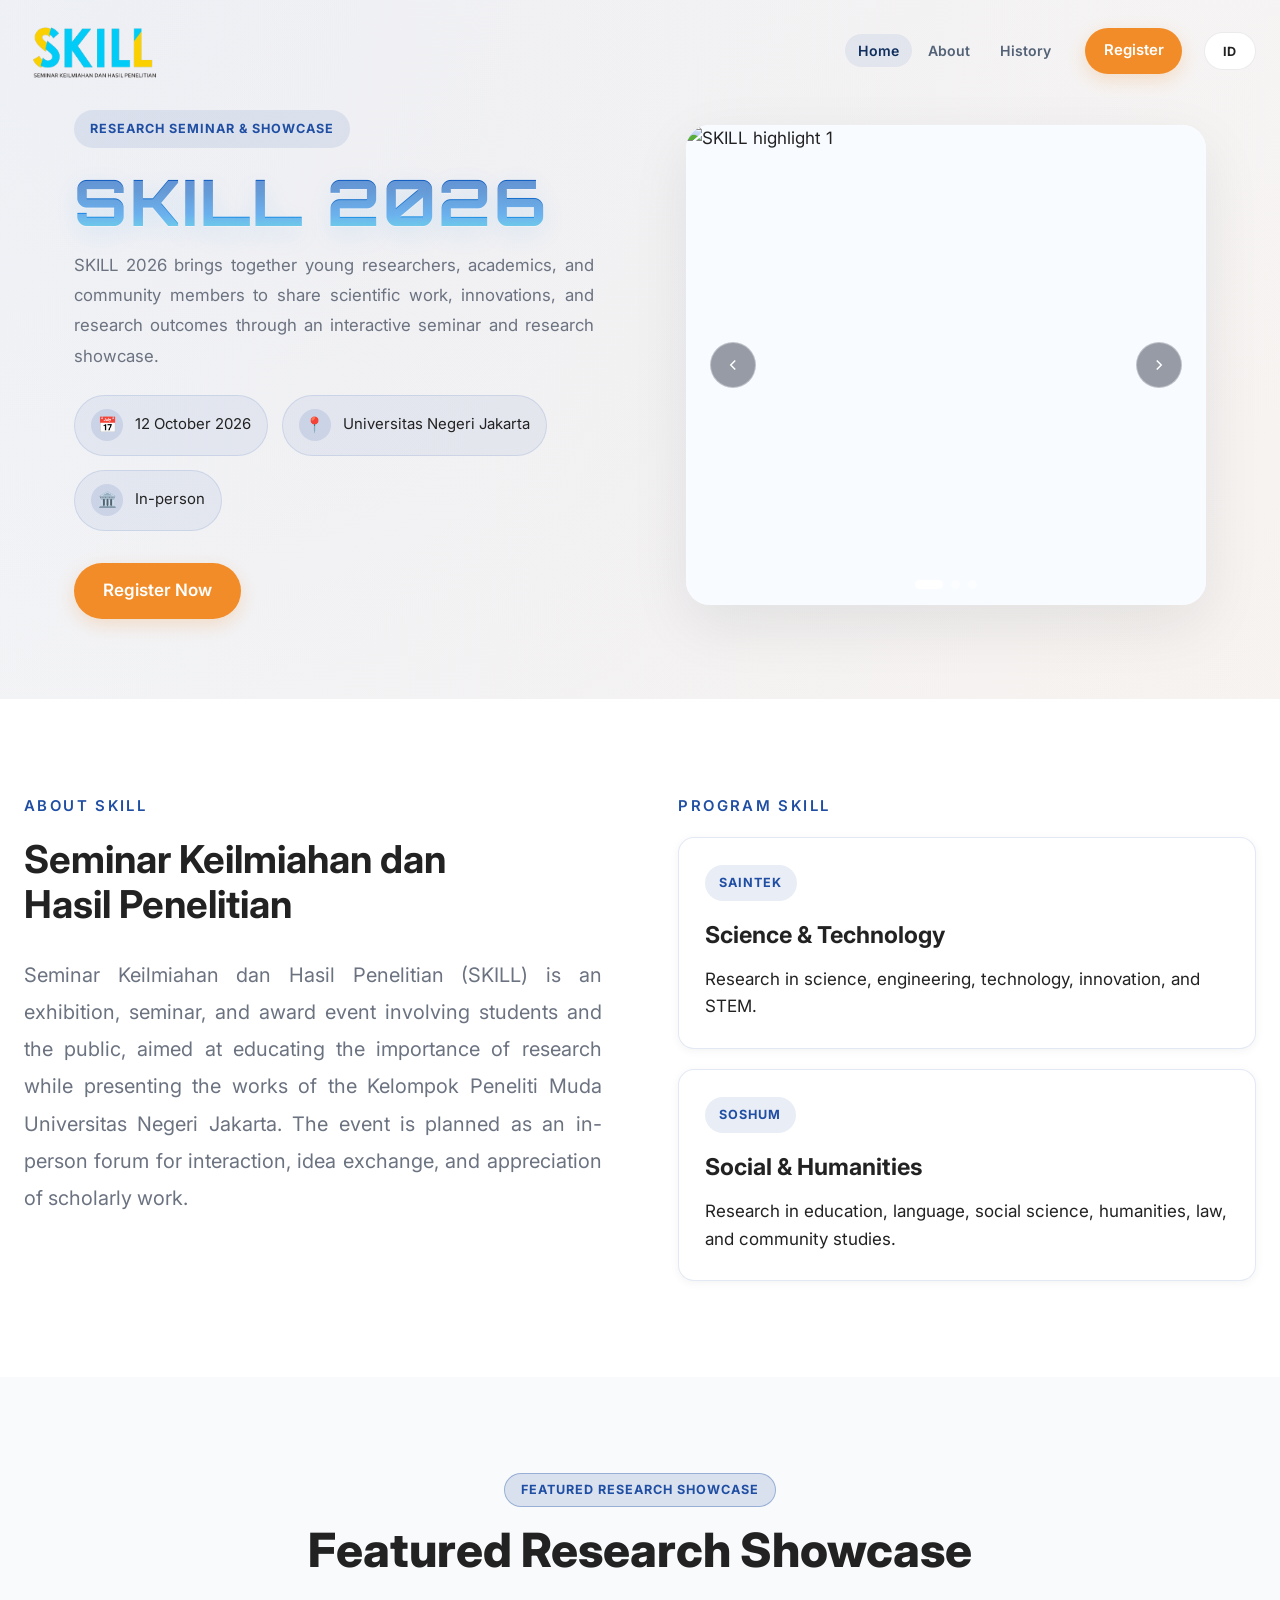
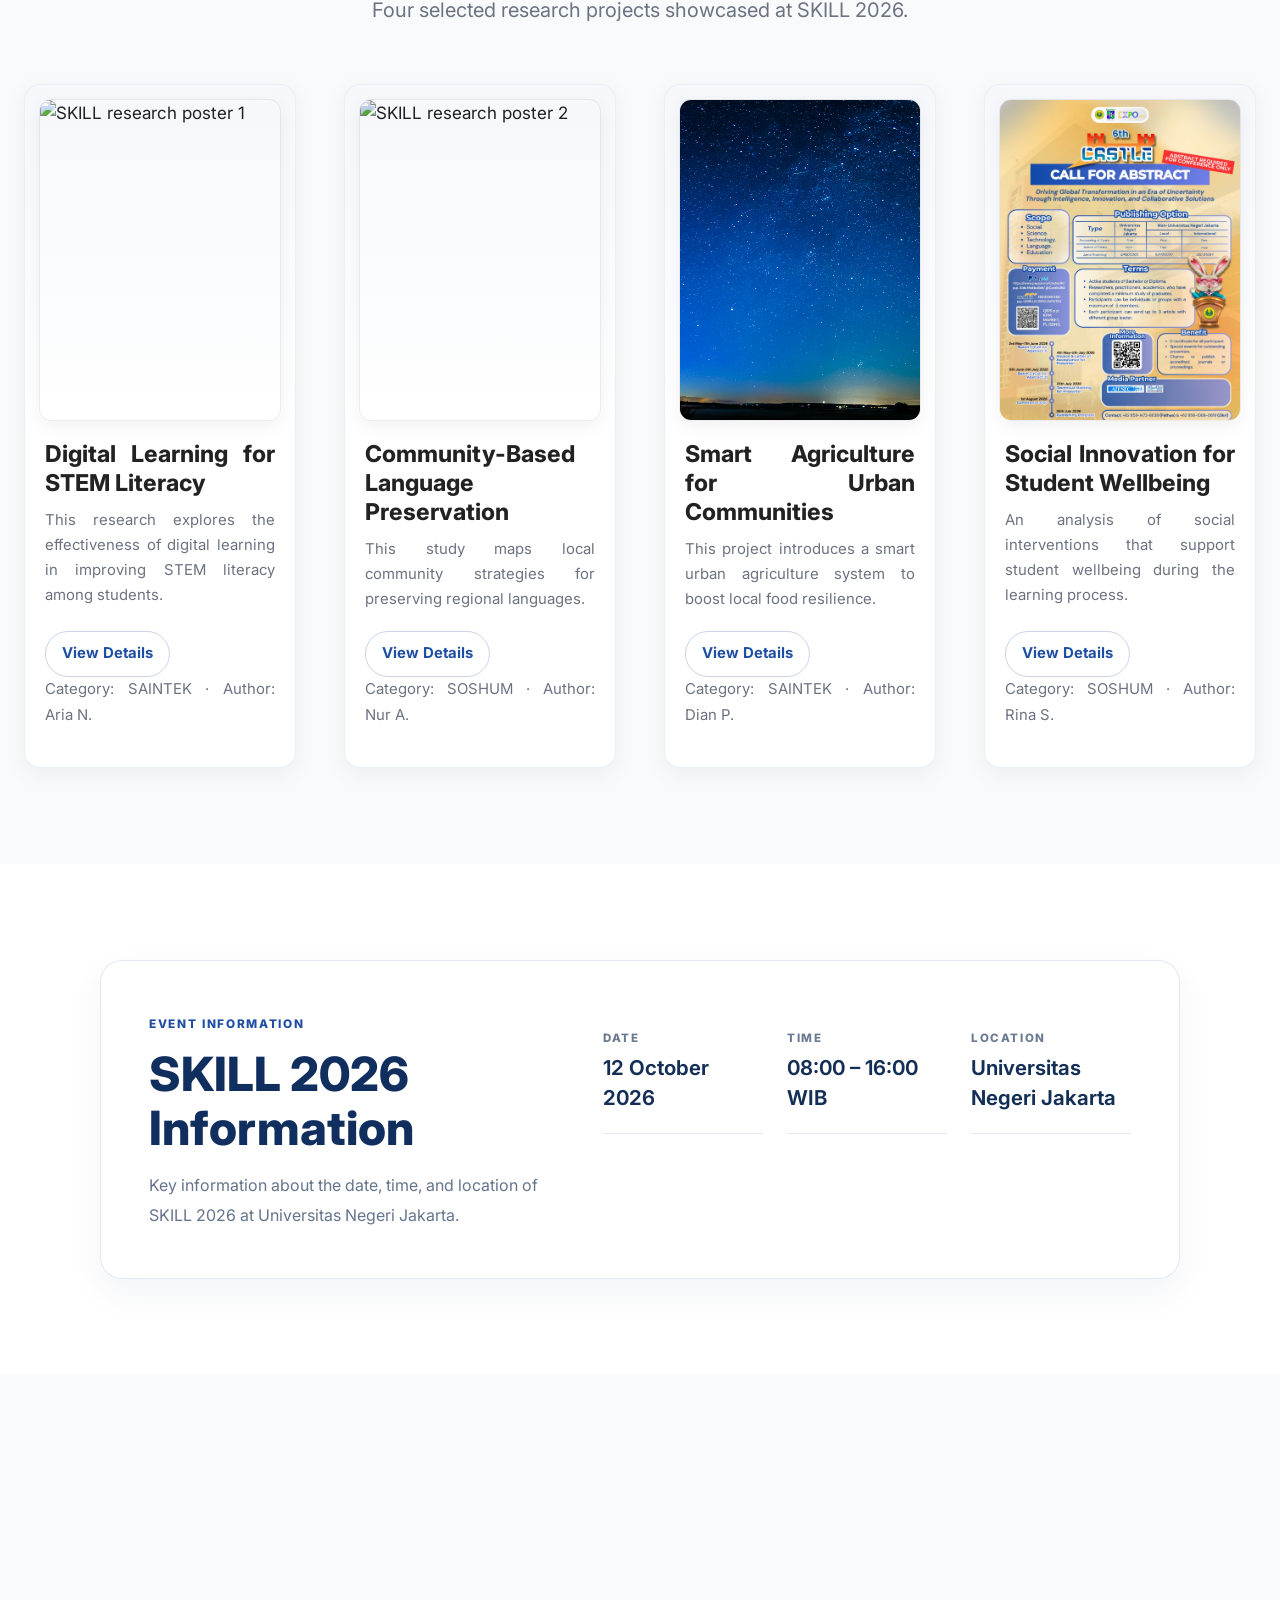
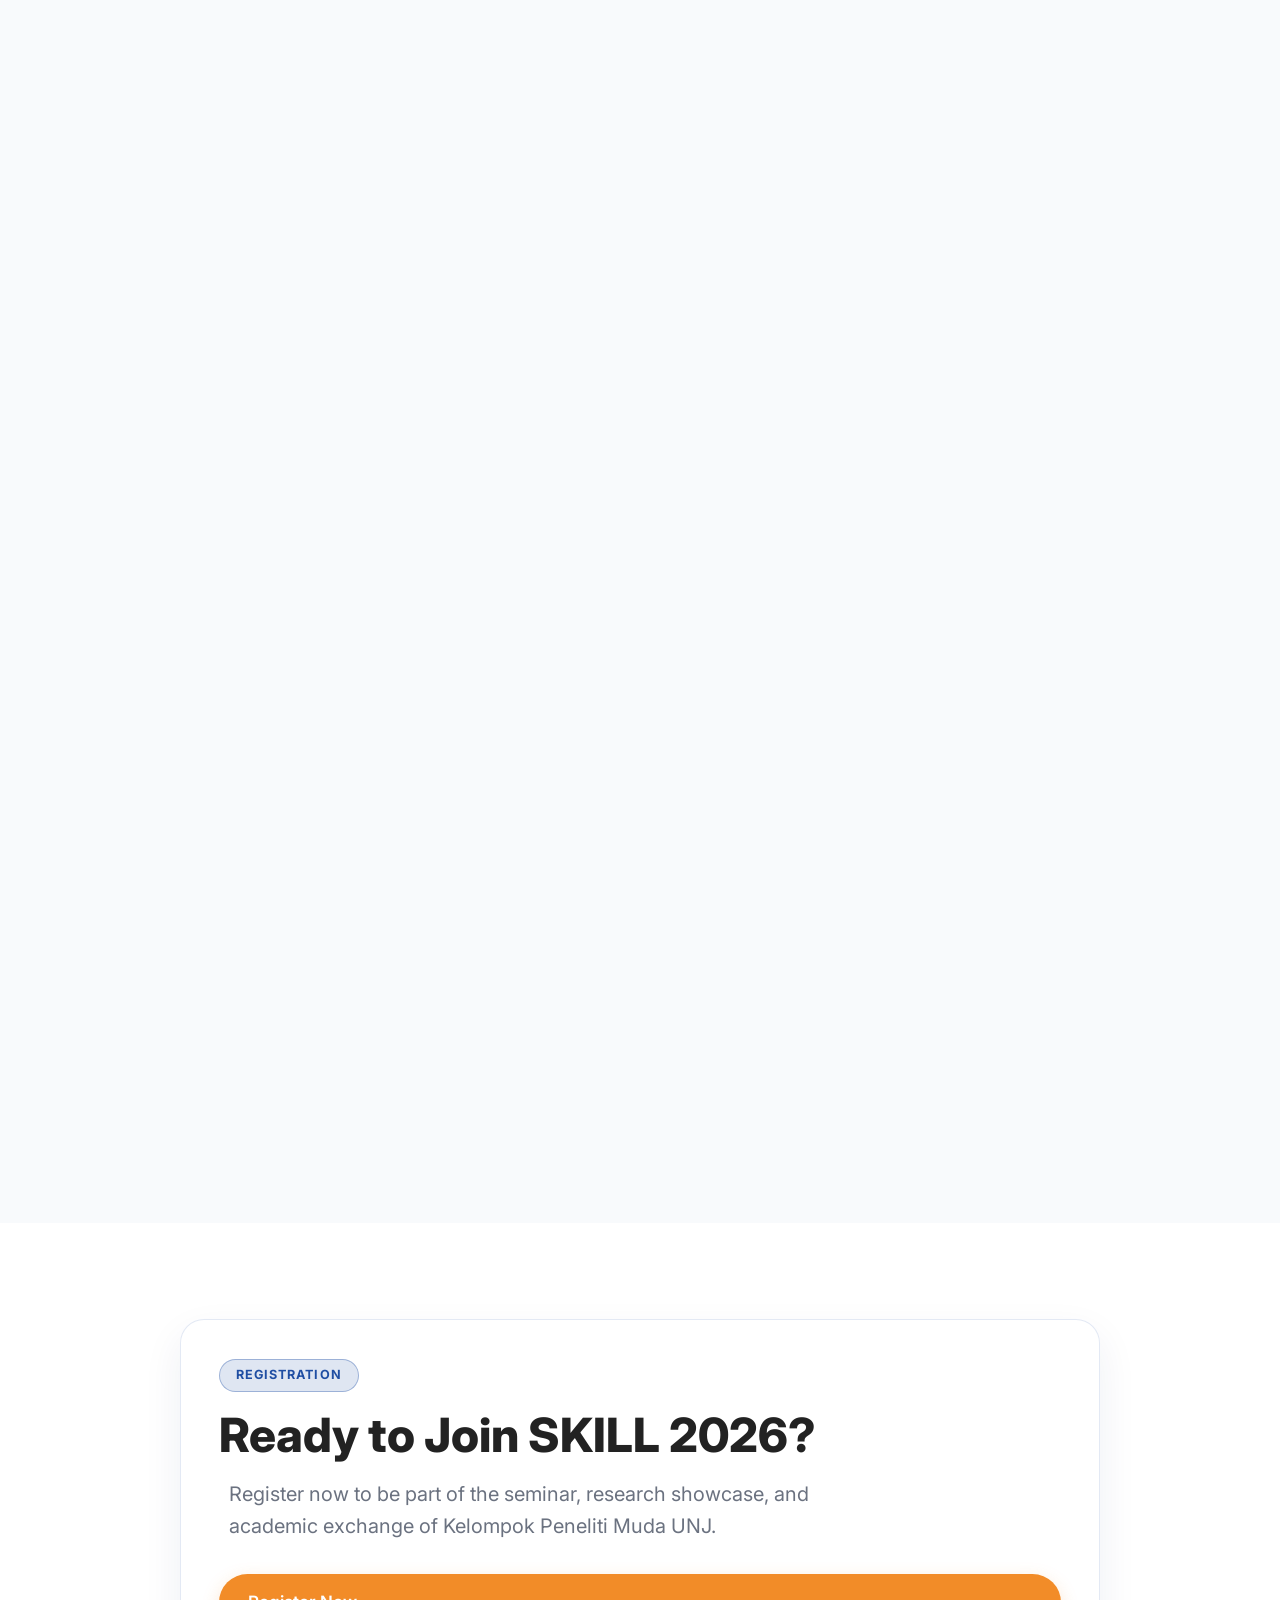
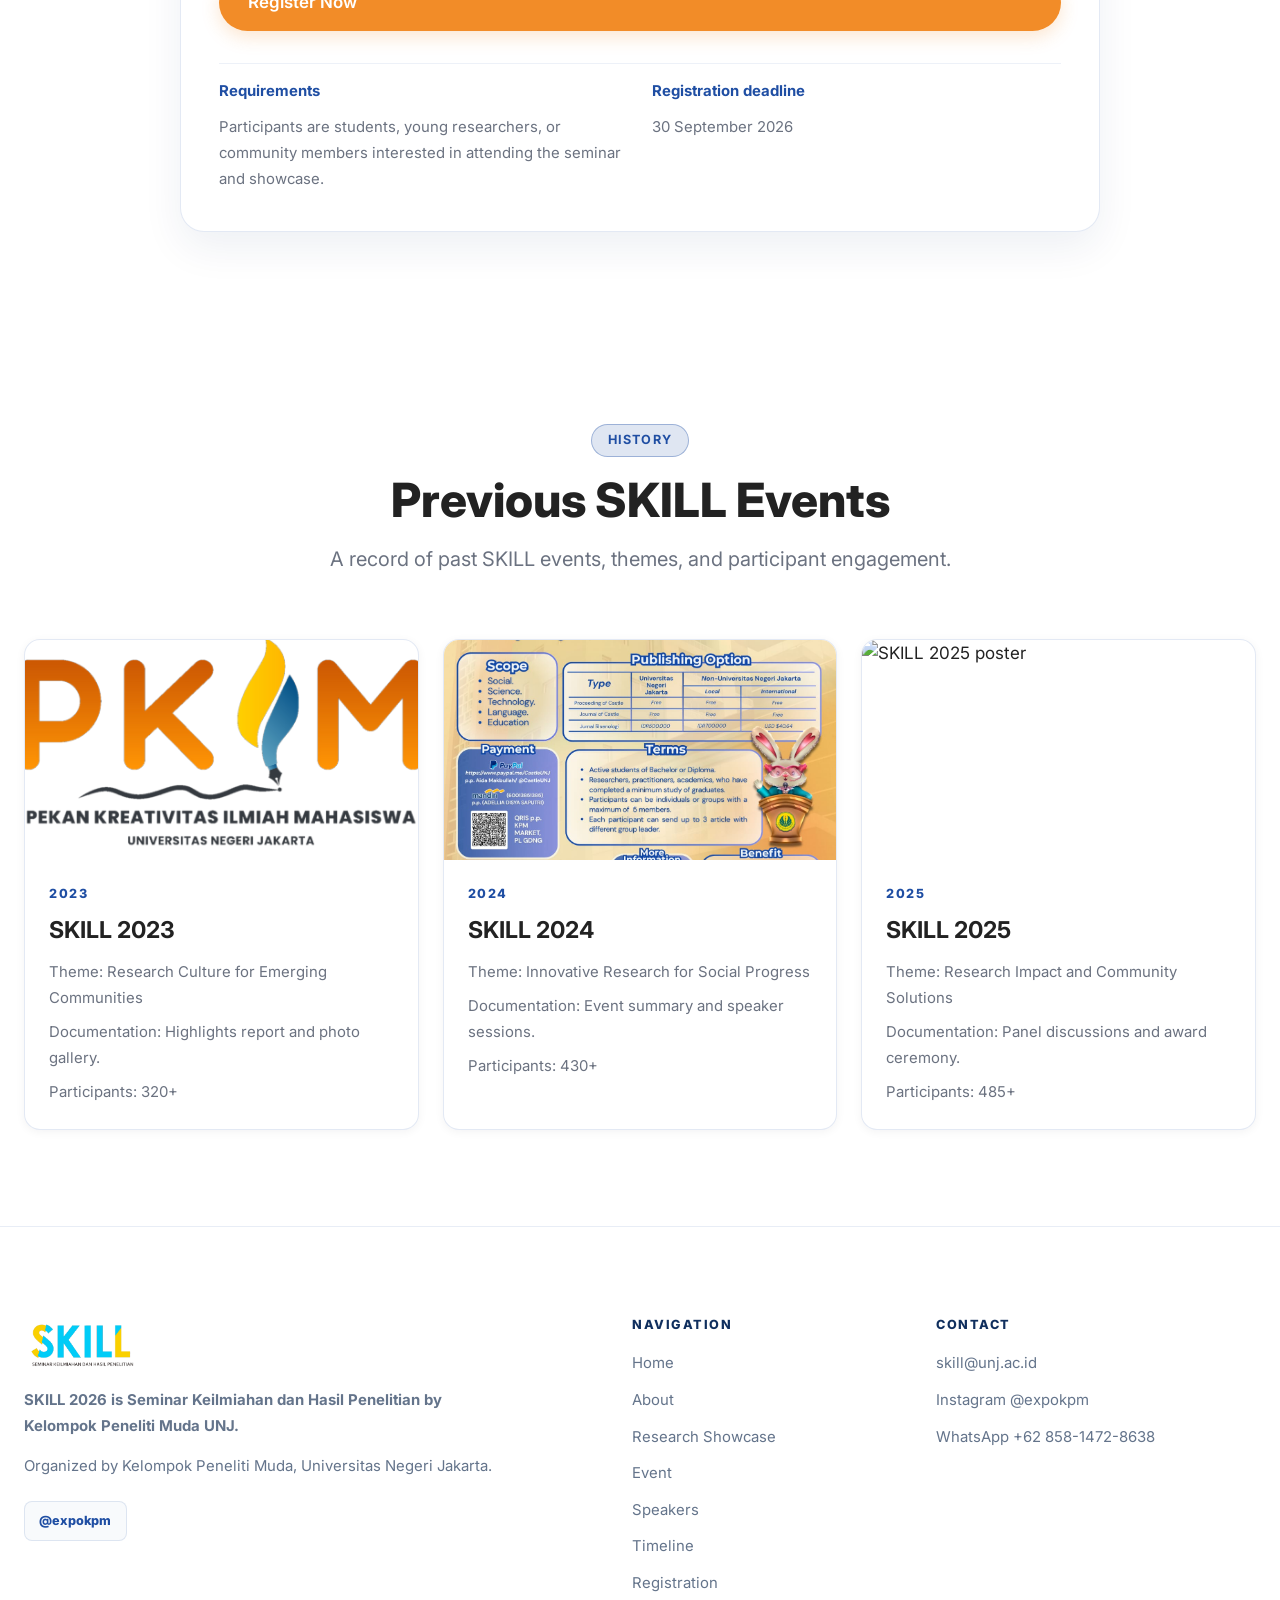
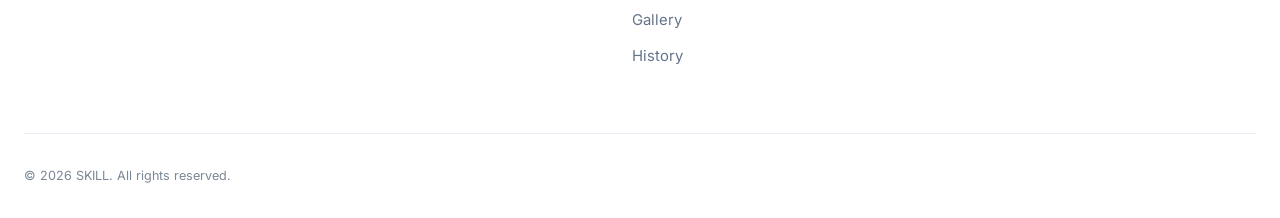
==== commit 00bdcf6d: "1" ====
--- a/index.html
+++ b/index.html
@@ -322,28 +322,6 @@
   </section>
 
   <!-- ==============================
-       GALLERY SECTION
-  ============================== -->
-  <section class="gallery-section" id="gallery">
-    <div class="container">
-      <div class="section-header" data-aos="fade-up">
-        <span class="section-tag" data-id="Galeri" data-en="Gallery">Gallery</span>
-        <h2 class="section-title" data-id="Visual Story of SKILL" data-en="Visual Story of SKILL">Visual Story of SKILL</h2>
-        <p class="section-desc" data-id="Sekilas momen kegiatan, presentasi, dan pameran riset SKILL." data-en="A glimpse of SKILL moments, presentations, and research showcase exhibits.">A glimpse of SKILL moments, presentations, and research showcase exhibits.</p>
-      </div>
-
-      <div class="gallery-grid" data-aos="fade-up">
-        <article class="gallery-card"><img src="assets/images/pic 1.JPG" alt="SKILL gallery photo 1"></article>
-        <article class="gallery-card"><img src="assets/images/pic 2.JPG" alt="SKILL gallery photo 2"></article>
-        <article class="gallery-card"><img src="assets/images/pic 3.JPG" alt="SKILL gallery photo 3"></article>
-        <article class="gallery-card"><img src="assets/images/orang4.jpg" alt="SKILL gallery photo 4"></article>
-        <article class="gallery-card"><img src="assets/images/orang5.jpg" alt="SKILL gallery photo 5"></article>
-        <article class="gallery-card"><img src="assets/images/flyer.jpeg" alt="SKILL gallery photo 6"></article>
-      </div>
-    </div>
-  </section>
-
-  <!-- ==============================
        HISTORY SECTION
   ============================== -->
   <section class="history-section" id="history">
--- a/assets/css/style.css
+++ b/assets/css/style.css
@@ -1349,39 +1349,6 @@
   margin-top: 1.35rem;
 }
 
-/* ─────────────────────────────────────────────────────────
-   GALLERY SECTION
-   ───────────────────────────────────────────────────────── */
-.gallery-section {
-  padding: var(--space-4xl) 0;
-  background: #f8fafc;
-}
-
-.gallery-grid {
-  display: grid;
-  grid-template-columns: repeat(auto-fit, minmax(220px, 1fr));
-  gap: 1rem;
-}
-
-.gallery-card {
-  overflow: hidden;
-  border-radius: var(--radius-xl);
-  background: #ffffff;
-  border: 1px solid rgba(31, 78, 163, 0.08);
-  box-shadow: var(--shadow-sm);
-}
-
-.gallery-card img {
-  width: 100%;
-  height: 100%;
-  aspect-ratio: 4 / 3;
-  object-fit: cover;
-  transition: transform var(--transition-base);
-}
-
-.gallery-card:hover img {
-  transform: scale(1.03);
-}
 
 /* ─────────────────────────────────────────────────────────
    HISTORY SECTION
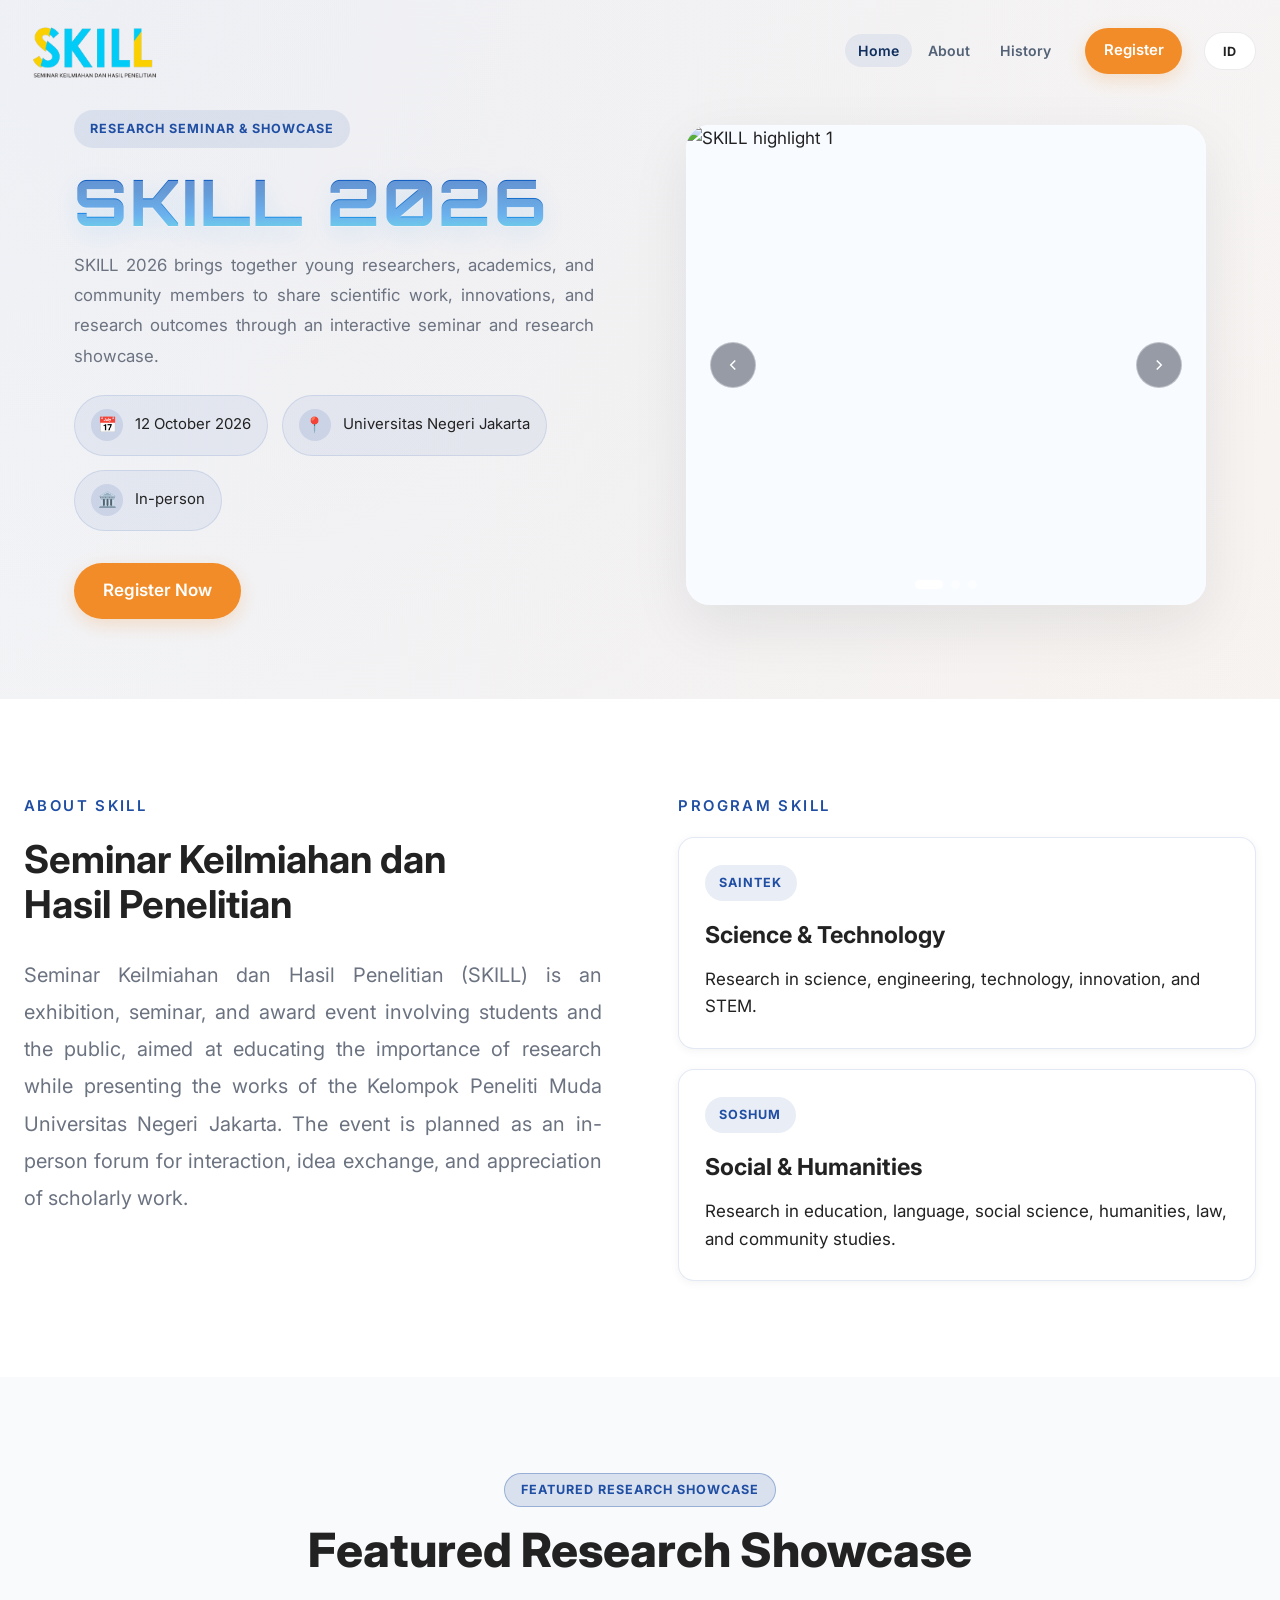
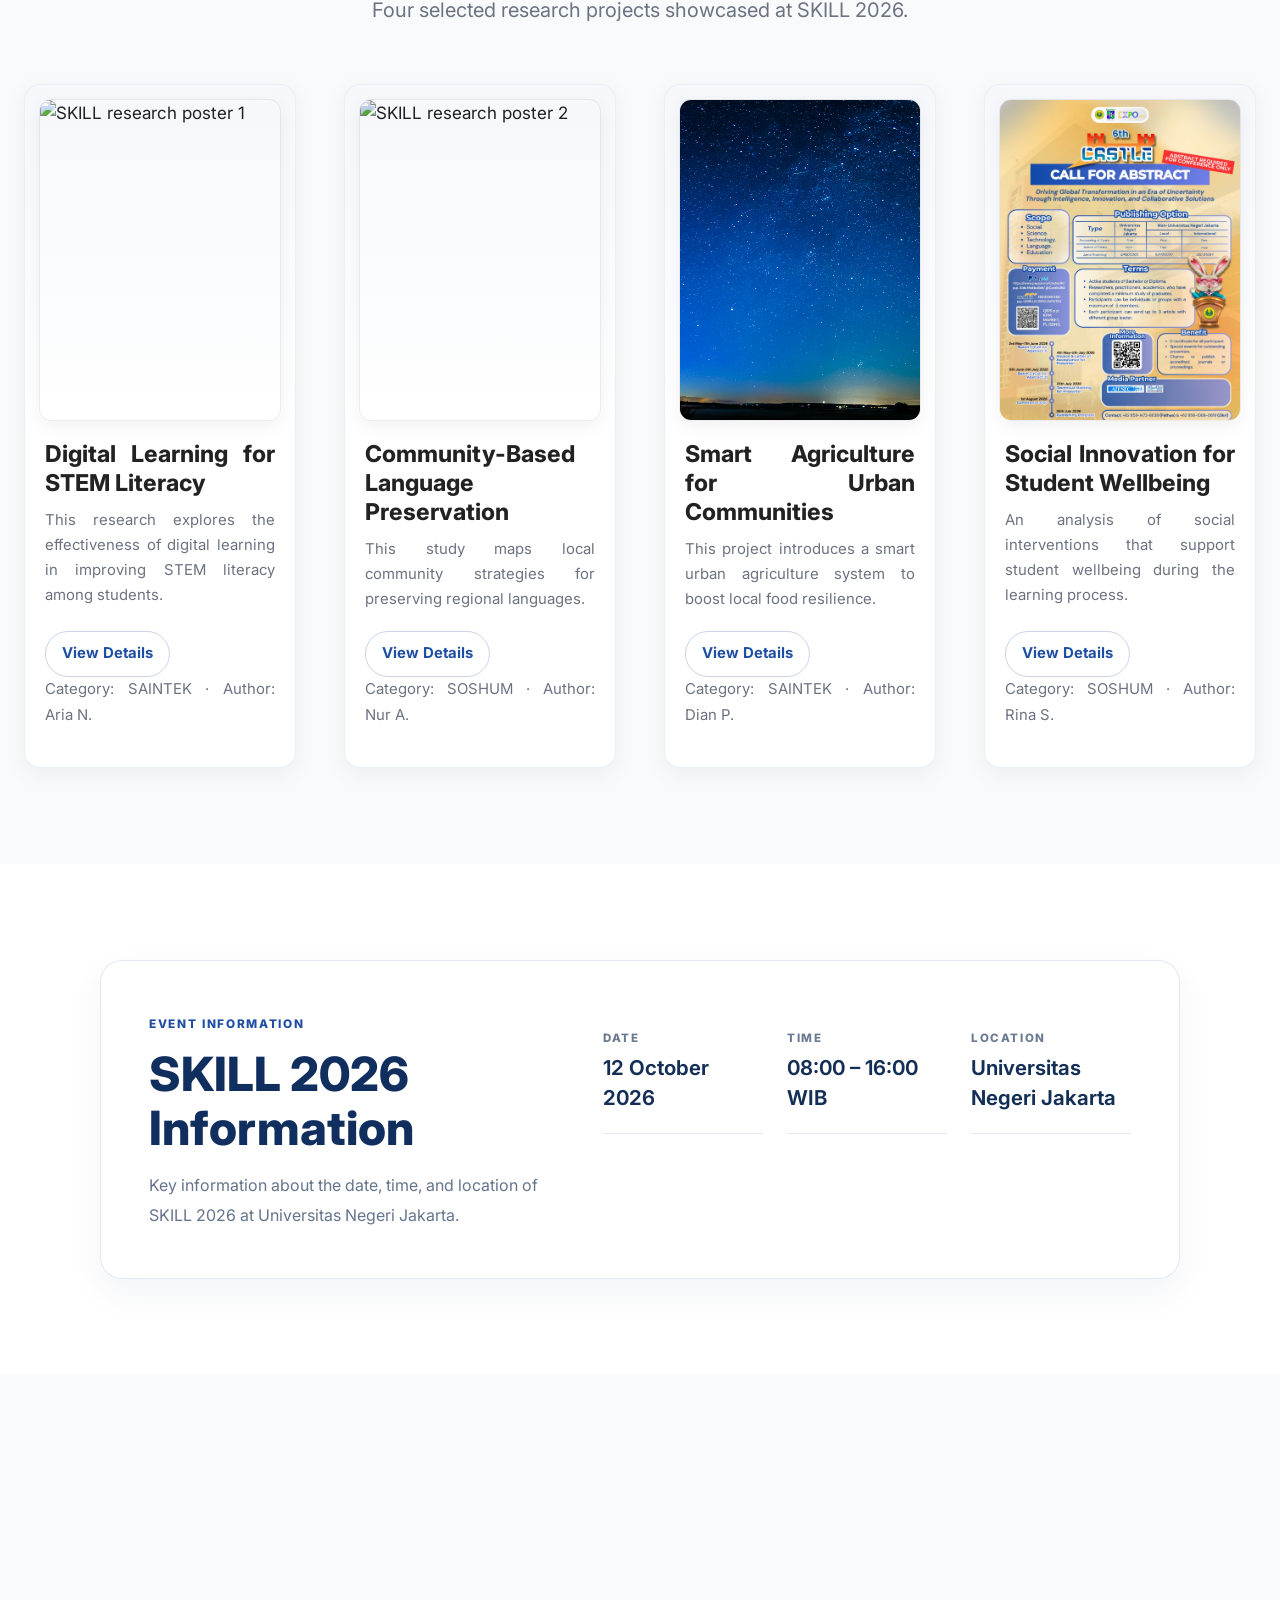
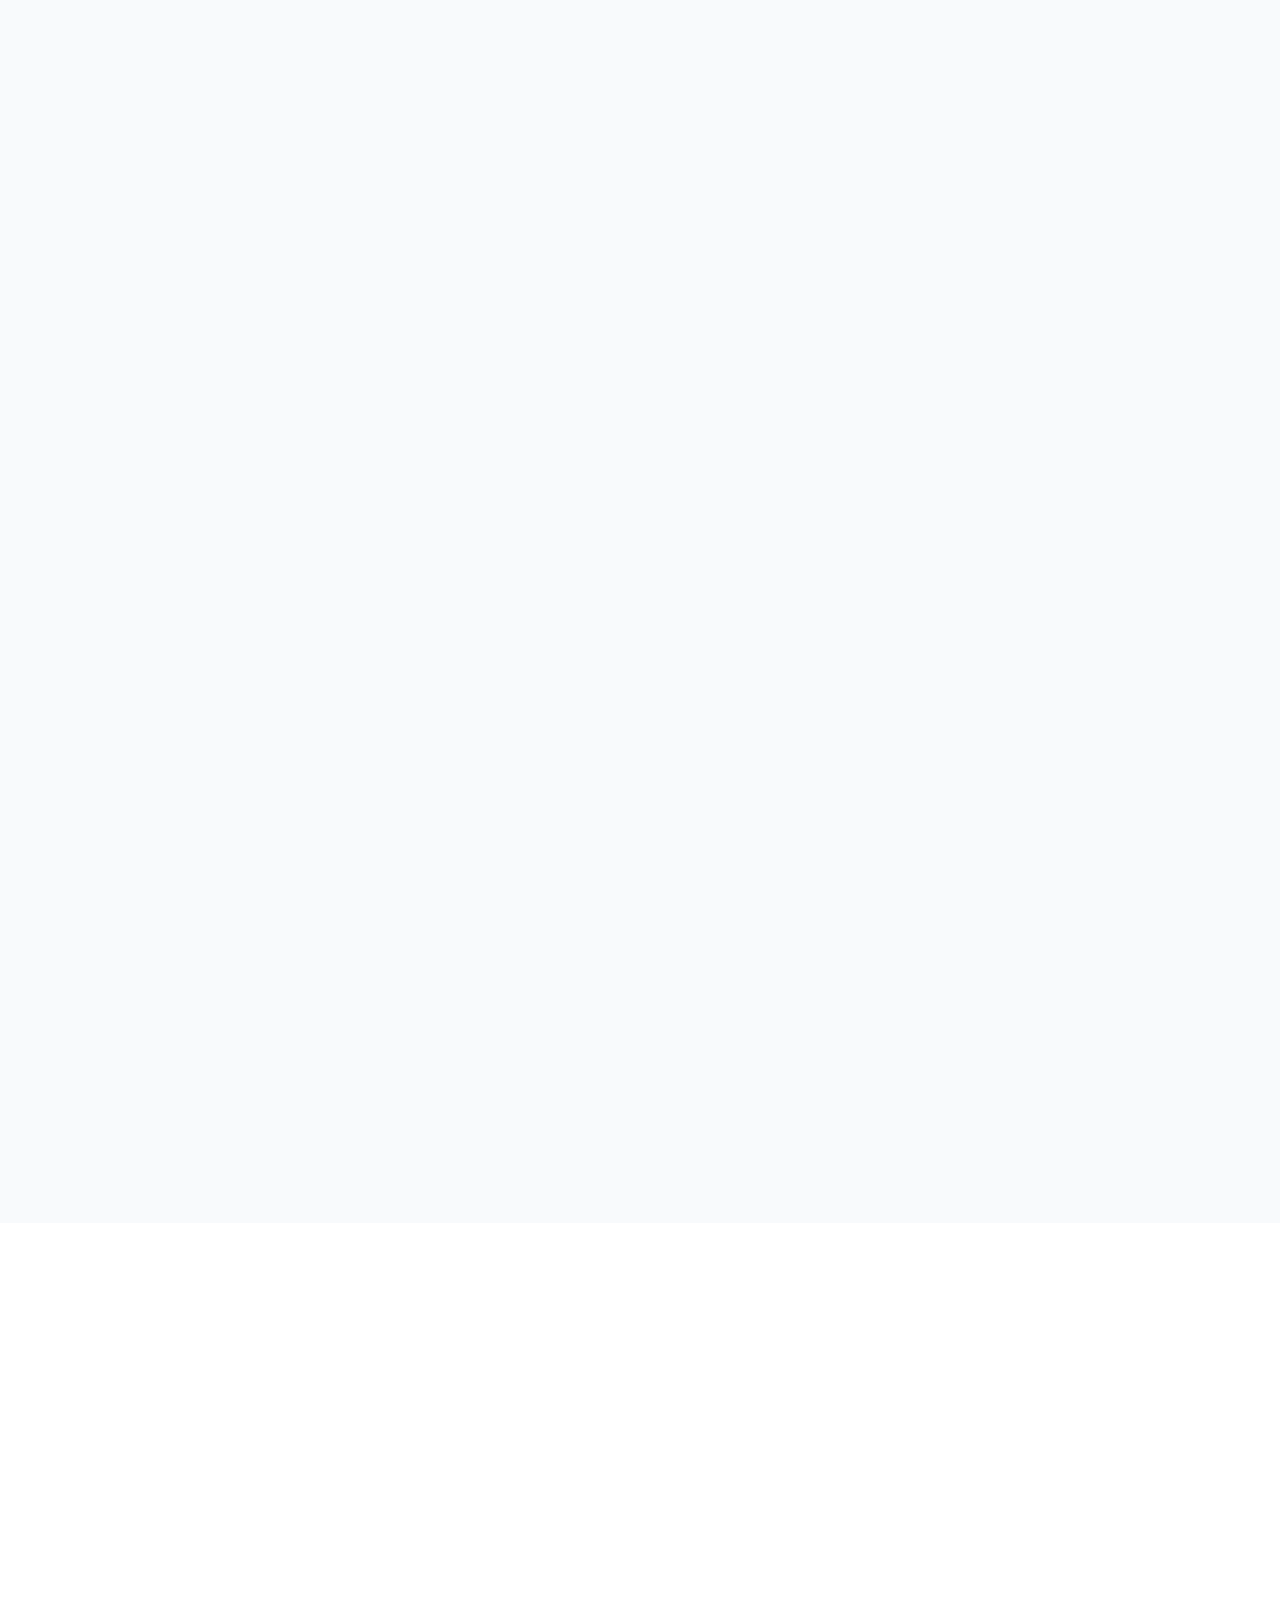
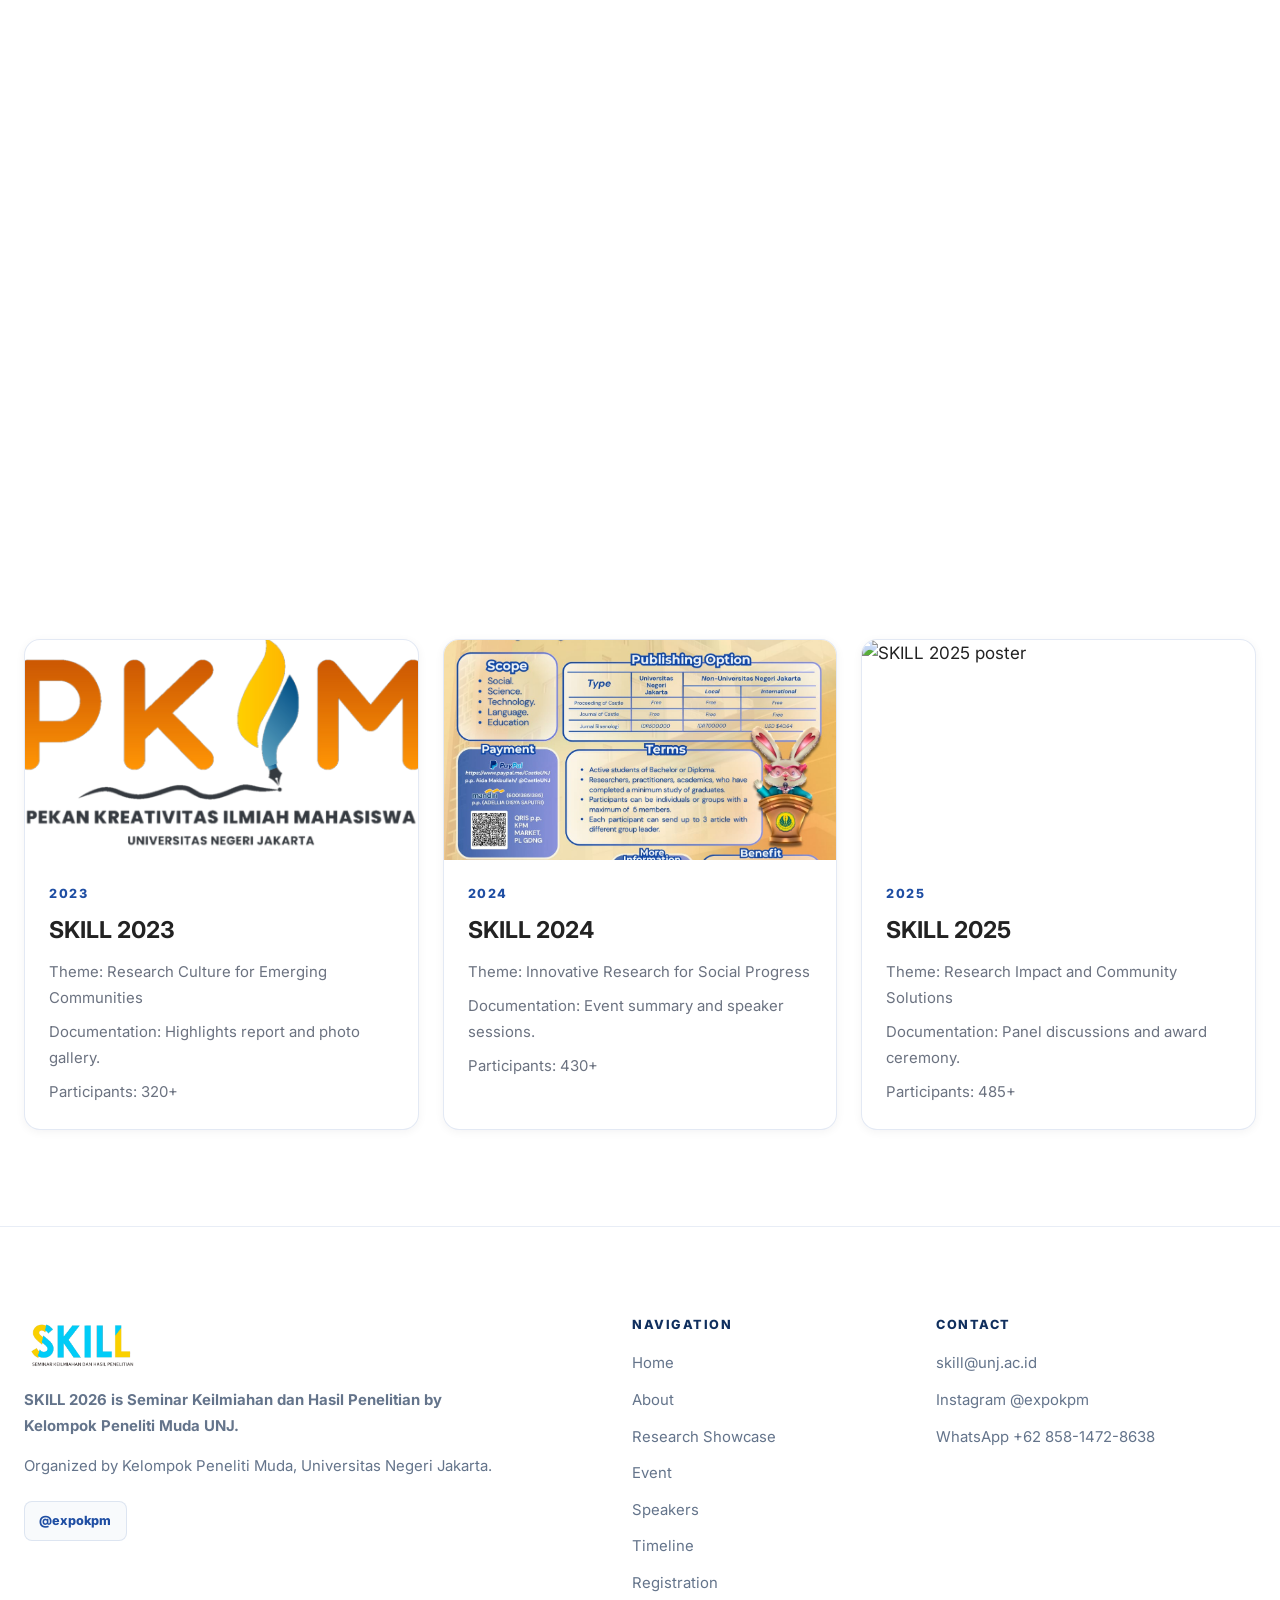
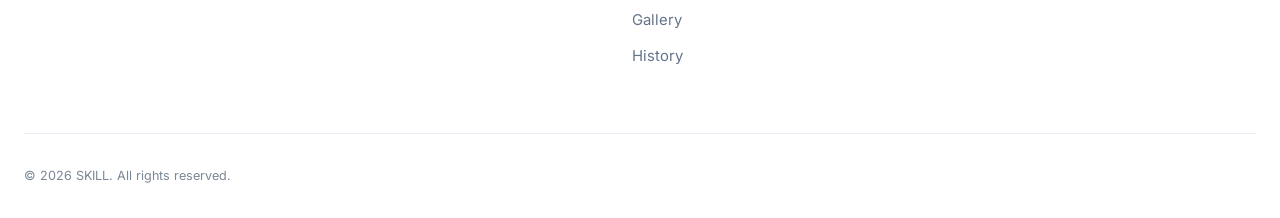
==== commit 37e93256: "histori" ====
--- a/index.html
+++ b/index.html
@@ -27,7 +27,7 @@
       <ul class="nav-links" id="navLinks">
         <li><a href="#home" class="nav-link active" data-id="Beranda" data-en="Home">Home</a></li>
         <li><a href="#about" class="nav-link" data-id="Tentang" data-en="About">About</a></li>
-        <li><a href="#history" class="nav-link" data-id="Sejarah" data-en="History">History</a></li>
+        <li><a href="histori.html" class="nav-link" data-id="Sejarah" data-en="History">History</a></li>
       </ul>
 
       <a href="#registration" class="btn btn-primary nav-cta" data-id="Daftar Sekarang" data-en="Register">Register</a>
--- a/assets/css/style.css
+++ b/assets/css/style.css
@@ -1349,6 +1349,39 @@
   margin-top: 1.35rem;
 }
 
+/* ─────────────────────────────────────────────────────────
+   GALLERY SECTION
+   ───────────────────────────────────────────────────────── */
+.gallery-section {
+  padding: var(--space-4xl) 0;
+  background: #f8fafc;
+}
+
+.gallery-grid {
+  display: grid;
+  grid-template-columns: repeat(auto-fit, minmax(220px, 1fr));
+  gap: 1rem;
+}
+
+.gallery-card {
+  overflow: hidden;
+  border-radius: var(--radius-xl);
+  background: #ffffff;
+  border: 1px solid rgba(31, 78, 163, 0.08);
+  box-shadow: var(--shadow-sm);
+}
+
+.gallery-card img {
+  width: 100%;
+  height: 100%;
+  aspect-ratio: 4 / 3;
+  object-fit: cover;
+  transition: transform var(--transition-base);
+}
+
+.gallery-card:hover img {
+  transform: scale(1.03);
+}
 
 /* ─────────────────────────────────────────────────────────
    HISTORY SECTION
